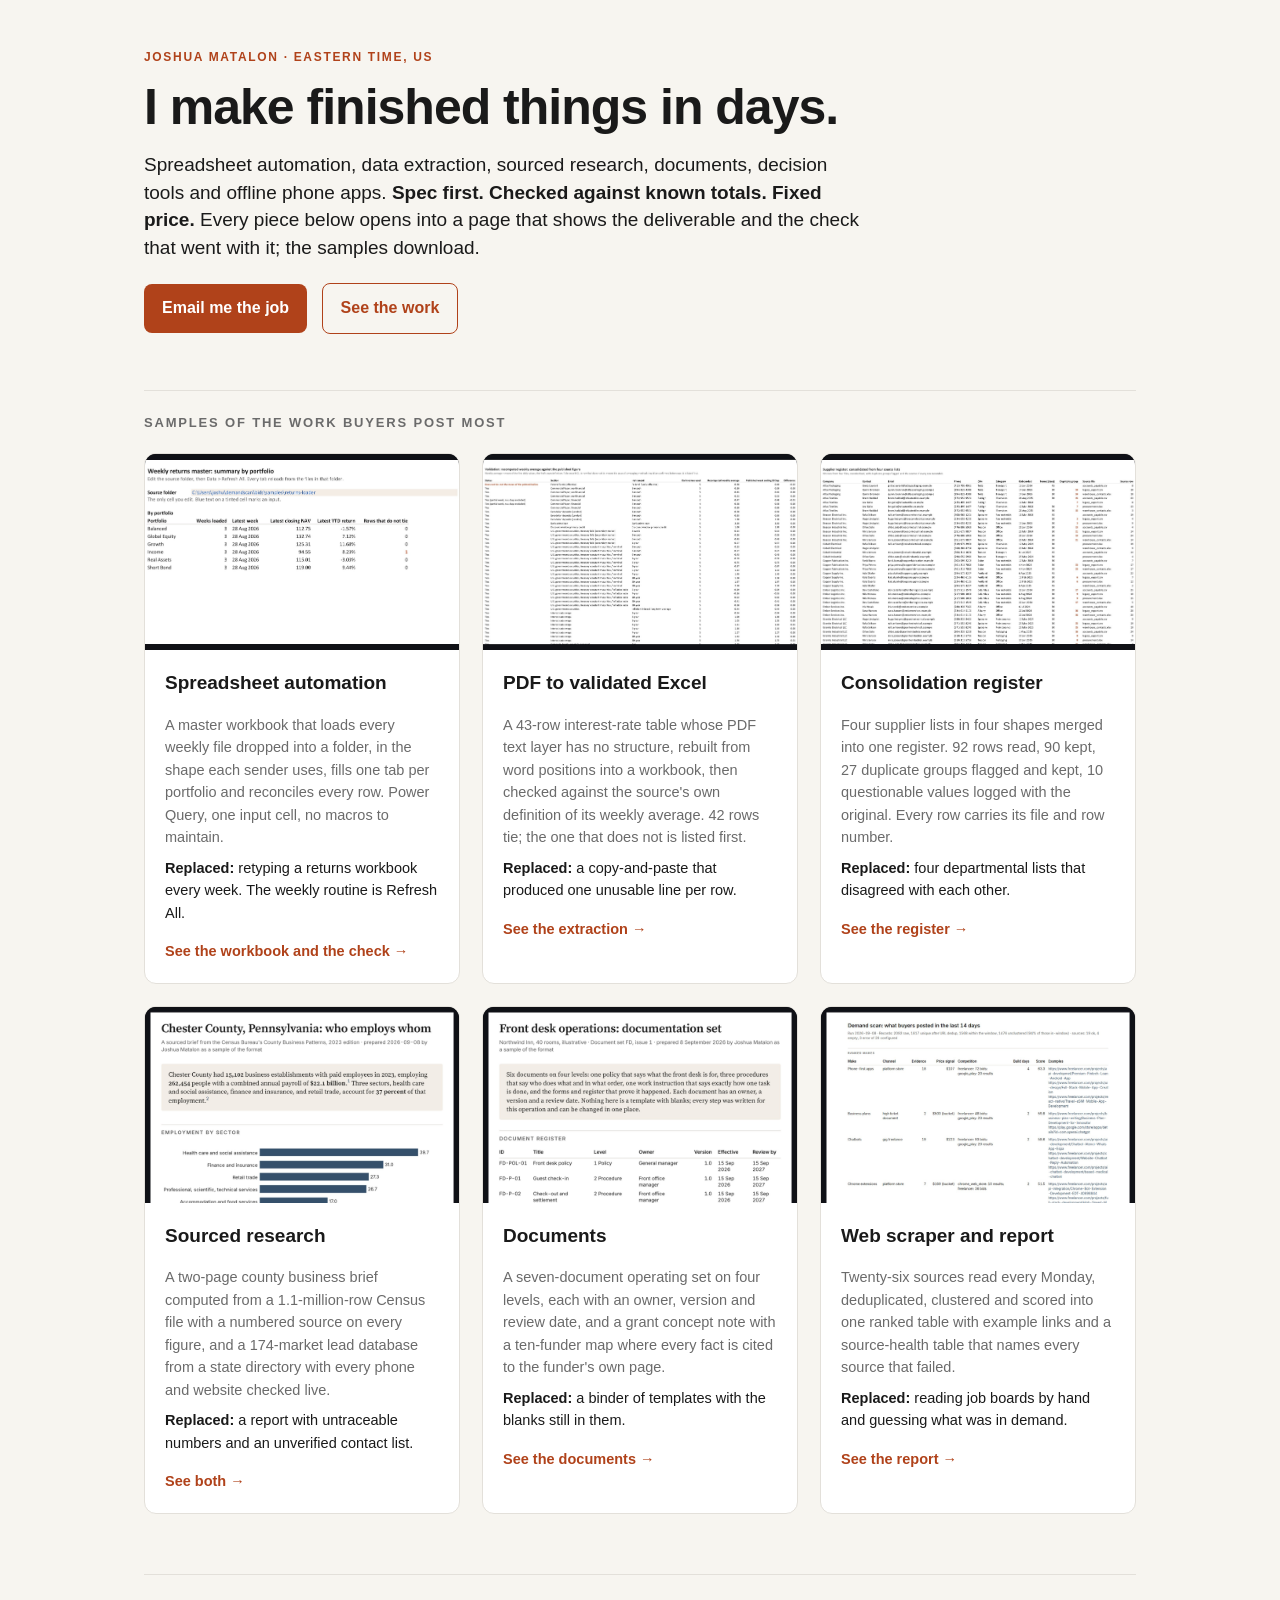
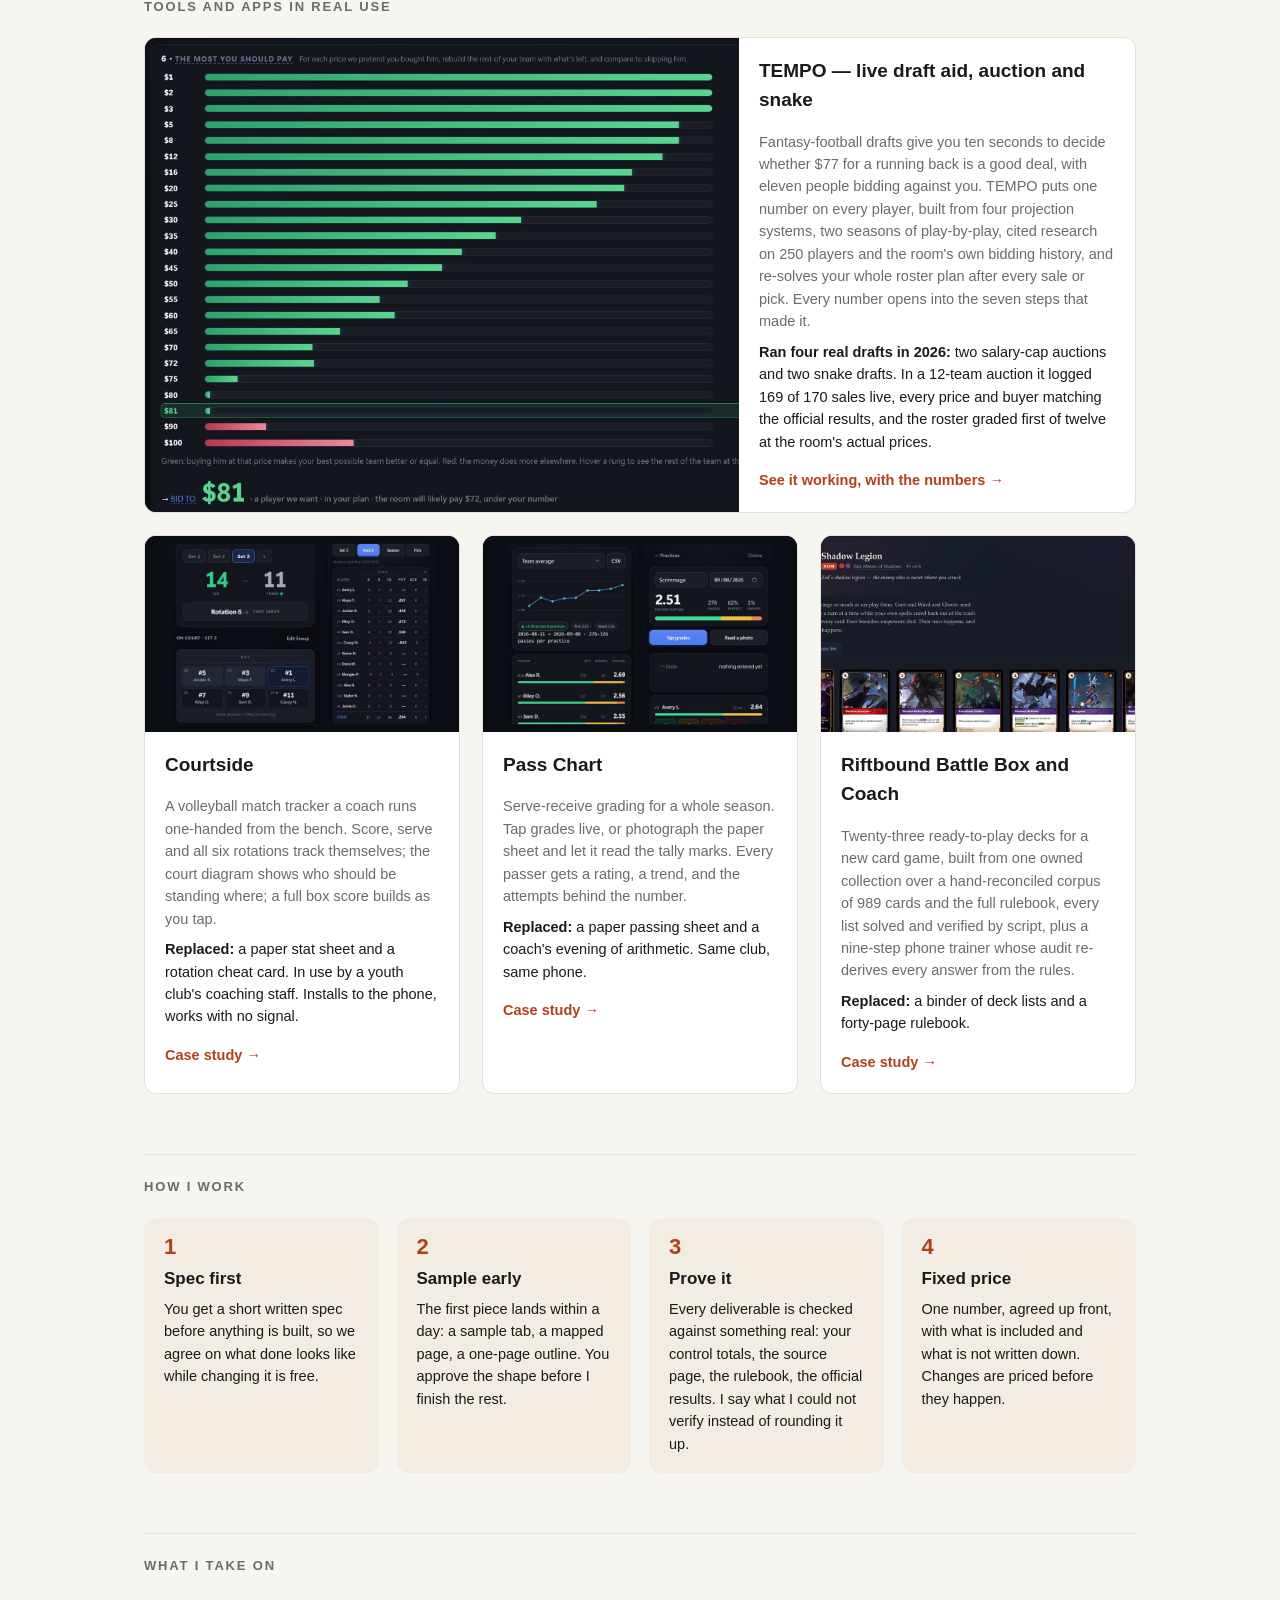
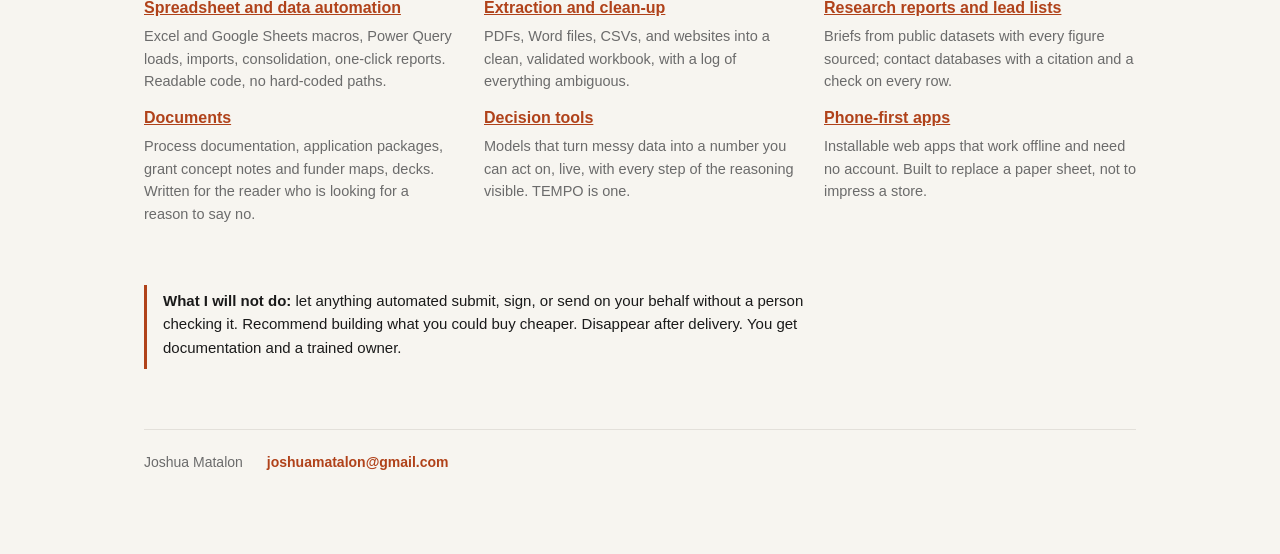
==== index.html @ bcced41a "Striking images for the three app cards TEMPO card shows the price ladder; Courtside and Pass Chart " ====
<!doctype html>
<html lang="en">
<head>
<meta charset="utf-8">
<meta name="viewport" content="width=device-width, initial-scale=1">
<title>Joshua Matalon — finished things in days</title>
<meta name="description" content="Spreadsheet automation, data extraction, sourced research, documents, decision tools and offline phone apps. Spec first, checked against known totals, fixed price. Every sample opens.">
<meta property="og:title" content="Joshua Matalon — finished things in days">
<meta property="og:description" content="Spreadsheet automation, data extraction, sourced research, documents, decision tools and offline phone apps. Spec first, checked against known totals, fixed price.">
<meta property="og:image" content="https://joshuamatalon.github.io/assets/returns-summary.jpg">
<link rel="icon" href="data:image/svg+xml,%3Csvg xmlns='http://www.w3.org/2000/svg' viewBox='0 0 32 32'%3E%3Crect width='32' height='32' rx='6' fill='%23b0421a'/%3E%3Ctext x='16' y='22' font-family='Segoe UI,Arial' font-size='18' font-weight='700' text-anchor='middle' fill='white'%3EJM%3C/text%3E%3C/svg%3E">
<link rel="stylesheet" href="assets/site.css">
</head>
<body>
<main>
  <header style="max-width:720px;margin-bottom:56px">
    <p class="kicker">Joshua Matalon · Eastern time, US</p>
    <h1>I make finished things in days.</h1>
    <p class="lede">Spreadsheet automation, data extraction, sourced research, documents, decision tools and offline phone apps. <b>Spec first. Checked against known totals. Fixed price.</b> Every piece below opens into a page that shows the deliverable and the check that went with it; the samples download.</p>
    <a class="cta" href="mailto:joshuamatalon@gmail.com?subject=Project">Email me the job</a>
    <a class="cta alt" href="#work">See the work</a>
  </header>

  <h2 id="work">Samples of the work buyers post most</h2>
  <div class="grid">

    <a class="work" href="spreadsheets.html">
      <div class="shot"><img src="assets/returns-summary.jpg" alt="Weekly returns master workbook: the source folder input cell and a summary table by portfolio"></div>
      <div class="meta">
        <h3>Spreadsheet automation</h3>
        <p class="what">A master workbook that loads every weekly file dropped into a folder, in the shape each sender uses, fills one tab per portfolio and reconciles every row. Power Query, one input cell, no macros to maintain.</p>
        <p class="replaced"><b>Replaced:</b> retyping a returns workbook every week. The weekly routine is Refresh All.</p>
        <span class="more">See the workbook and the check →</span>
      </div>
    </a>

    <a class="work" href="extraction.html">
      <div class="shot"><img src="assets/extract-validation.jpg" alt="Validation sheet: recomputed weekly averages against published figures, one row flagged"></div>
      <div class="meta">
        <h3>PDF to validated Excel</h3>
        <p class="what">A 43-row interest-rate table whose PDF text layer has no structure, rebuilt from word positions into a workbook, then checked against the source's own definition of its weekly average. 42 rows tie; the one that does not is listed first.</p>
        <p class="replaced"><b>Replaced:</b> a copy-and-paste that produced one unusable line per row.</p>
        <span class="more">See the extraction →</span>
      </div>
    </a>

    <a class="work" href="register.html">
      <div class="shot"><img src="assets/register-register.jpg" alt="Supplier register: one standardised table with duplicate groups flagged and source file and row on every line"></div>
      <div class="meta">
        <h3>Consolidation register</h3>
        <p class="what">Four supplier lists in four shapes merged into one register. 92 rows read, 90 kept, 27 duplicate groups flagged and kept, 10 questionable values logged with the original. Every row carries its file and row number.</p>
        <p class="replaced"><b>Replaced:</b> four departmental lists that disagreed with each other.</p>
        <span class="more">See the register →</span>
      </div>
    </a>

    <a class="work" href="research.html">
      <div class="shot"><img src="assets/brief-p1.jpg" alt="Two-page county business brief with a summary box, a bar chart and numbered sources"></div>
      <div class="meta">
        <h3>Sourced research</h3>
        <p class="what">A two-page county business brief computed from a 1.1-million-row Census file with a numbered source on every figure, and a 174-market lead database from a state directory with every phone and website checked live.</p>
        <p class="replaced"><b>Replaced:</b> a report with untraceable numbers and an unverified contact list.</p>
        <span class="more">See both →</span>
      </div>
    </a>

    <a class="work" href="documents.html">
      <div class="shot"><img src="assets/sop-p1.jpg" alt="Front desk documentation set: the document register page"></div>
      <div class="meta">
        <h3>Documents</h3>
        <p class="what">A seven-document operating set on four levels, each with an owner, version and review date, and a grant concept note with a ten-funder map where every fact is cited to the funder's own page.</p>
        <p class="replaced"><b>Replaced:</b> a binder of templates with the blanks still in them.</p>
        <span class="more">See the documents →</span>
      </div>
    </a>

    <a class="work" href="scanner.html">
      <div class="shot"><img src="assets/scanner-report.jpg" alt="Demand scanner report: a ranked table of what buyers posted across 26 sources"></div>
      <div class="meta">
        <h3>Web scraper and report</h3>
        <p class="what">Twenty-six sources read every Monday, deduplicated, clustered and scored into one ranked table with example links and a source-health table that names every source that failed.</p>
        <p class="replaced"><b>Replaced:</b> reading job boards by hand and guessing what was in demand.</p>
        <span class="more">See the report →</span>
      </div>
    </a>
  </div>

  <h2>Tools and apps in real use</h2>
  <div class="grid">

    <a class="work wide" href="tempo.html">
      <div class="shot"><img src="assets/tempo-engine-ladder.jpg" alt="TEMPO price ladder: at each price from $1 to $100 the best roster with the player is compared with the best roster without him; green through $81, red from $90; BID TO $81"></div>
      <div class="meta">
        <h3>TEMPO — live draft aid, auction and snake</h3>
        <p class="what">Fantasy-football drafts give you ten seconds to decide whether $77 for a running back is a good deal, with eleven people bidding against you. TEMPO puts one number on every player, built from four projection systems, two seasons of play-by-play, cited research on 250 players and the room's own bidding history, and re-solves your whole roster plan after every sale or pick. Every number opens into the seven steps that made it.</p>
        <p class="replaced"><b>Ran four real drafts in 2026:</b> two salary-cap auctions and two snake drafts. In a 12-team auction it logged 169 of 170 sales live, every price and buyer matching the official results, and the roster graded first of twelve at the room's actual prices.</p>
        <span class="more">See it working, with the numbers →</span>
      </div>
    </a>

    <a class="work" href="courtside.html">
      <div class="shot"><img src="assets/courtside-hero.jpg" alt="Courtside: 14–11 in set 3, rotation 6 of 6, the six players placed on a court diagram, beside the box score for the match"></div>
      <div class="meta">
        <h3>Courtside</h3>
        <p class="what">A volleyball match tracker a coach runs one-handed from the bench. Score, serve and all six rotations track themselves; the court diagram shows who should be standing where; a full box score builds as you tap.</p>
        <p class="replaced"><b>Replaced:</b> a paper stat sheet and a rotation cheat card. In use by a youth club's coaching staff. Installs to the phone, works with no signal.</p>
        <span class="more">Case study →</span>
      </div>
    </a>

    <a class="work" href="passchart.html">
      <div class="shot"><img src="assets/passchart-hero.jpg" alt="Pass Chart: team passer rating rising from 2.15 to 2.51 across nine practices, beside an open practice rated 2.51 over 276 passes"></div>
      <div class="meta">
        <h3>Pass Chart</h3>
        <p class="what">Serve-receive grading for a whole season. Tap grades live, or photograph the paper sheet and let it read the tally marks. Every passer gets a rating, a trend, and the attempts behind the number.</p>
        <p class="replaced"><b>Replaced:</b> a paper passing sheet and a coach's evening of arithmetic. Same club, same phone.</p>
        <span class="more">Case study →</span>
      </div>
    </a>

    <a class="work" href="riftbound.html">
      <div class="shot"><img src="assets/riftbound-card.jpg" alt="Riftbound Battle Box: the Shadow Legion deck expanded, its pilot note and its units shown as card art"></div>
      <div class="meta">
        <h3>Riftbound Battle Box and Coach</h3>
        <p class="what">Twenty-three ready-to-play decks for a new card game, built from one owned collection over a hand-reconciled corpus of 989 cards and the full rulebook, every list solved and verified by script, plus a nine-step phone trainer whose audit re-derives every answer from the rules.</p>
        <p class="replaced"><b>Replaced:</b> a binder of deck lists and a forty-page rulebook.</p>
        <span class="more">Case study →</span>
      </div>
    </a>
  </div>

  <h2>How I work</h2>
  <div class="steps">
    <div class="step"><div class="n">1</div><h3>Spec first</h3><p>You get a short written spec before anything is built, so we agree on what done looks like while changing it is free.</p></div>
    <div class="step"><div class="n">2</div><h3>Sample early</h3><p>The first piece lands within a day: a sample tab, a mapped page, a one-page outline. You approve the shape before I finish the rest.</p></div>
    <div class="step"><div class="n">3</div><h3>Prove it</h3><p>Every deliverable is checked against something real: your control totals, the source page, the rulebook, the official results. I say what I could not verify instead of rounding it up.</p></div>
    <div class="step"><div class="n">4</div><h3>Fixed price</h3><p>One number, agreed up front, with what is included and what is not written down. Changes are priced before they happen.</p></div>
  </div>

  <h2>What I take on</h2>
  <div class="offers">
    <div class="offer"><h3><a href="spreadsheets.html">Spreadsheet and data automation</a></h3><p>Excel and Google Sheets macros, Power Query loads, imports, consolidation, one-click reports. Readable code, no hard-coded paths.</p></div>
    <div class="offer"><h3><a href="extraction.html">Extraction and clean-up</a></h3><p>PDFs, Word files, CSVs, and websites into a clean, validated workbook, with a log of everything ambiguous.</p></div>
    <div class="offer"><h3><a href="research.html">Research reports and lead lists</a></h3><p>Briefs from public datasets with every figure sourced; contact databases with a citation and a check on every row.</p></div>
    <div class="offer"><h3><a href="documents.html">Documents</a></h3><p>Process documentation, application packages, grant concept notes and funder maps, decks. Written for the reader who is looking for a reason to say no.</p></div>
    <div class="offer"><h3><a href="tempo.html">Decision tools</a></h3><p>Models that turn messy data into a number you can act on, live, with every step of the reasoning visible. TEMPO is one.</p></div>
    <div class="offer"><h3><a href="courtside.html">Phone-first apps</a></h3><p>Installable web apps that work offline and need no account. Built to replace a paper sheet, not to impress a store.</p></div>
  </div>

  <div class="never">
    <p><b>What I will not do:</b> let anything automated submit, sign, or send on your behalf without a person checking it. Recommend building what you could buy cheaper. Disappear after delivery. You get documentation and a trained owner.</p>
  </div>

  <footer>
    <span>Joshua Matalon</span>
    <a href="mailto:joshuamatalon@gmail.com">joshuamatalon@gmail.com</a>
  </footer>
</main>
</body>
</html>
---- assets/site.css ----
:root { --bg:#f7f5f0; --ink:#1a1a1a; --muted:#6b6b6b; --rule:#e3e0da; --card:#ffffff; --accent:#b0421a; --soft:#f3ece3; --shot:#0f1116; }
@media (prefers-color-scheme: dark) { :root { --bg:#141317; --ink:#ece8df; --muted:#a39d92; --rule:#2e2b33; --card:#1d1b22; --accent:#e08a5a; --soft:#2a221d; } }
* { box-sizing:border-box; }
body { margin:0; overflow-x:hidden; background:var(--bg); color:var(--ink); font:16px/1.55 "Segoe UI", -apple-system, "Helvetica Neue", Arial, sans-serif; }
main { max-width:1040px; margin:0 auto; padding:48px 24px 80px; overflow-wrap:anywhere; }
a { color:var(--accent); }
.kicker { font-size:12px; letter-spacing:.14em; text-transform:uppercase; color:var(--accent); font-weight:600; margin:0 0 14px; }
h1 { font-size:clamp(32px,5vw,50px); line-height:1.05; letter-spacing:-.02em; font-weight:600; margin:0 0 18px; }
.lede { font-size:19px; line-height:1.45; margin:0 0 22px; max-width:720px; }
.lede b { font-weight:600; }
.cta { display:inline-block; background:var(--accent); color:#fff; text-decoration:none; font-weight:600; padding:12px 18px; border-radius:8px; }
.cta.alt { background:transparent; color:var(--accent); border:1.5px solid var(--accent); margin-left:10px; }
h2 { font-size:13px; letter-spacing:.14em; text-transform:uppercase; color:var(--muted); font-weight:600; margin:0 0 20px; padding-top:22px; border-top:1px solid var(--rule); }
h3 { font-size:19px; font-weight:600; margin:0 0 8px; }
p { margin:0 0 12px; }
.top { display:flex; justify-content:space-between; align-items:center; gap:16px; margin-bottom:40px; font-size:14px; color:var(--muted); }
.top a { text-decoration:none; font-weight:600; }
.top .name { color:var(--ink); }

/* home: work cards */
.grid { display:grid; grid-template-columns:repeat(auto-fill,minmax(300px,1fr)); gap:22px; margin-bottom:60px; }
.work { min-width:0; background:var(--card); border:1px solid var(--rule); border-radius:12px; overflow:hidden; display:flex; flex-direction:column; text-decoration:none; color:inherit; }
.work.wide { grid-column:1 / -1; display:grid; grid-template-columns:1.5fr 1fr; }
.work.wide .shot { height:100%; aspect-ratio:auto; min-height:320px; }
.work.wide .shot img { object-position:left top; }
.shot { background:var(--shot); aspect-ratio:16/10; overflow:hidden; min-width:0; }
.shot.phone { aspect-ratio:auto; height:280px; justify-content:center; padding:14px 0 0; }
.shot img { width:100%; height:100%; max-width:100%; object-fit:cover; object-position:center top; display:block; }
.shot.phone img { width:auto; height:100%; border-radius:14px 14px 0 0; }
.meta { min-width:0; padding:18px 20px 20px; display:flex; flex-direction:column; gap:8px; }
.meta .what { color:var(--muted); font-size:14.5px; margin:0; }
.meta .replaced { font-size:14.5px; margin:0; }
.meta .replaced b { font-weight:600; }
.meta .more { color:var(--accent); font-weight:600; font-size:14.5px; margin-top:auto; padding-top:8px; }
.work:hover .more { text-decoration:underline; }

/* home: steps, offers, never, footer */
.steps { display:grid; grid-template-columns:repeat(auto-fit,minmax(220px,1fr)); gap:18px; margin-bottom:60px; }
.step { background:var(--soft); border-radius:12px; padding:18px 20px; }
.step .n { color:var(--accent); font-weight:700; font-size:22px; line-height:1; margin-bottom:8px; }
.step h3 { font-size:17px; margin:0 0 6px; }
.step p { margin:0; font-size:14.5px; }
.offers { display:grid; grid-template-columns:repeat(auto-fit,minmax(260px,1fr)); gap:14px 28px; margin-bottom:60px; }
.offer h3 { font-size:16px; margin:0 0 4px; }
.offer p { margin:0; font-size:14.5px; color:var(--muted); }
.never { border-left:3px solid var(--accent); padding:4px 0 4px 16px; margin-bottom:60px; max-width:720px; }
.never p { margin:0 0 6px; font-size:15px; }
footer { border-top:1px solid var(--rule); padding-top:22px; color:var(--muted); font-size:14px; display:flex; flex-wrap:wrap; gap:8px 24px; align-items:center; }
footer a { text-decoration:none; font-weight:600; }

/* case-study pages */
.facts { display:grid; grid-template-columns:repeat(auto-fit,minmax(160px,1fr)); gap:14px; margin:26px 0 40px; }
.fact { background:var(--soft); border-radius:12px; padding:14px 16px; }
.fact .v { font-size:26px; font-weight:700; letter-spacing:-.02em; line-height:1.1; }
.fact .l { font-size:13px; color:var(--muted); margin-top:4px; }
.figure { margin:0 0 34px; }
.figure img { width:100%; height:auto; display:block; border-radius:12px; border:1px solid var(--rule); background:var(--shot); }
.figure figcaption { font-size:14px; color:var(--muted); margin-top:10px; max-width:720px; }
.phones { display:grid; grid-template-columns:repeat(auto-fit,minmax(220px,1fr)); gap:22px; margin:0 0 34px; align-items:start; }
.phones figure { margin:0; }
.phones img { width:100%; height:auto; display:block; border-radius:22px; border:1px solid var(--rule); background:var(--shot); }
.phones figcaption { font-size:14px; color:var(--muted); margin-top:10px; }
.two { display:grid; grid-template-columns:1fr 1fr; gap:22px; margin:0 0 34px; align-items:start; }
.two figure { margin:0; }
.two img { width:100%; height:auto; display:block; border-radius:12px; border:1px solid var(--rule); background:var(--shot); }
.two figcaption { font-size:14px; color:var(--muted); margin-top:10px; }
.prose { max-width:720px; }
.prose ul { padding-left:20px; margin:0 0 16px; }
.prose li { margin:0 0 8px; }
.proof { background:var(--card); border:1px solid var(--rule); border-radius:12px; padding:20px 22px; margin:0 0 34px; }
.proof h3 { margin:0 0 12px; }
.proof .row { display:grid; grid-template-columns:150px 1fr; gap:10px 18px; padding:10px 0; border-top:1px solid var(--rule); font-size:15px; }
.proof .row:first-of-type { border-top:0; }
.proof .row b { font-weight:600; }
.proof .row .d { color:var(--muted); font-size:14px; }
.stack { font-size:14.5px; color:var(--muted); max-width:720px; margin:0 0 40px; }
.next { display:flex; flex-wrap:wrap; gap:10px 24px; font-size:15px; margin:40px 0 0; padding-top:22px; border-top:1px solid var(--rule); }
.next a { text-decoration:none; font-weight:600; }
@media (max-width:720px) {
  .work.wide { grid-template-columns:1fr; } .work.wide .shot { height:auto; aspect-ratio:16/9; }
  .cta.alt { margin-left:0; margin-top:10px; }
  .two { grid-template-columns:1fr; }
  .proof .row { grid-template-columns:1fr; gap:4px; }
}
.ledger { width:100%; border-collapse:collapse; font-size:14.5px; margin:0 0 34px; max-width:860px; }
.ledger th, .ledger td { text-align:left; vertical-align:top; padding:9px 12px 9px 0; border-top:1px solid var(--rule); }
.ledger th { font-weight:600; width:190px; color:var(--ink); }
.ledger td { color:var(--muted); }
.ledger tr:first-child th, .ledger tr:first-child td { border-top:0; }
.walk { max-width:760px; margin:0 0 34px; }
.walk h3 { font-size:17px; margin:22px 0 6px; }
.walk h3 span { color:var(--accent); margin-right:8px; }
.walk p { margin:0 0 8px; font-size:15.5px; }
@media (max-width: 640px) { .ledger th, .ledger td { display:block; width:auto; padding:0 0 2px; } .ledger th { padding-top:10px; border-top:1px solid var(--rule); } .ledger td { border-top:0; padding-bottom:10px; } }
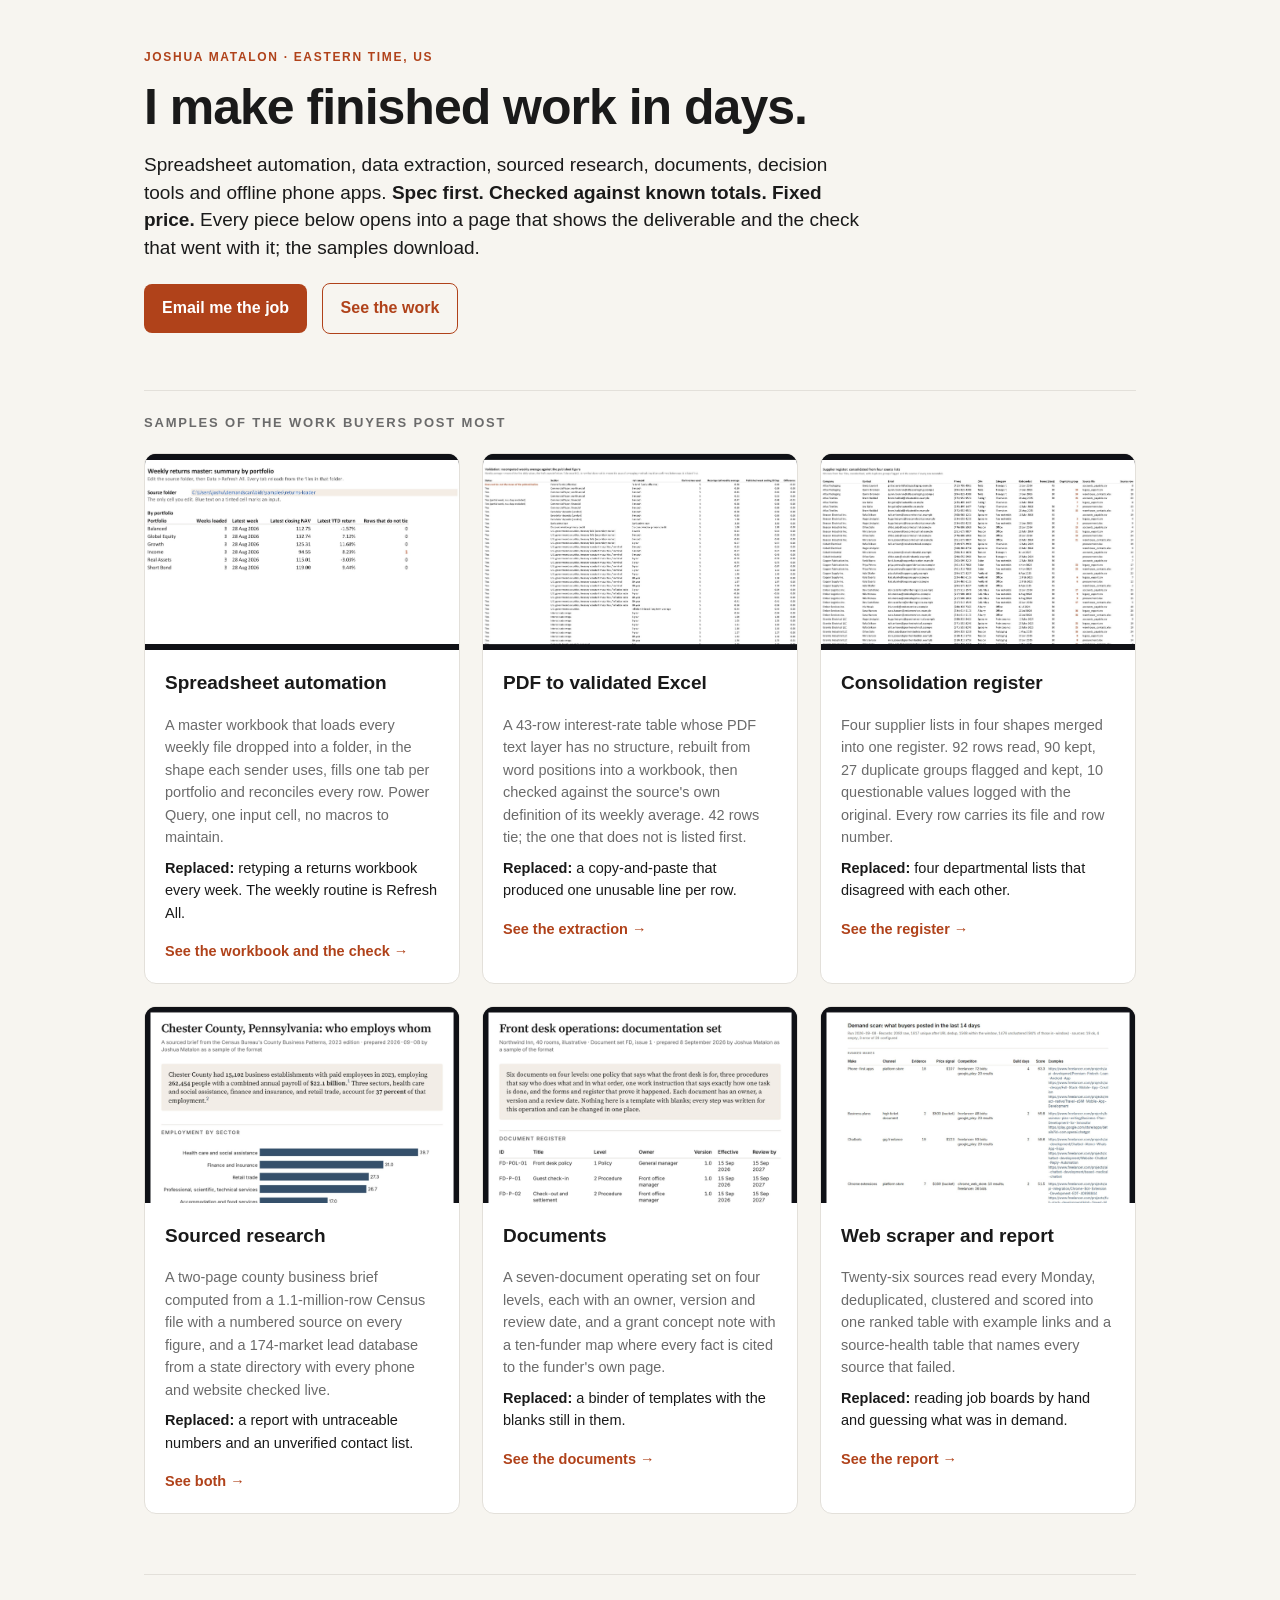
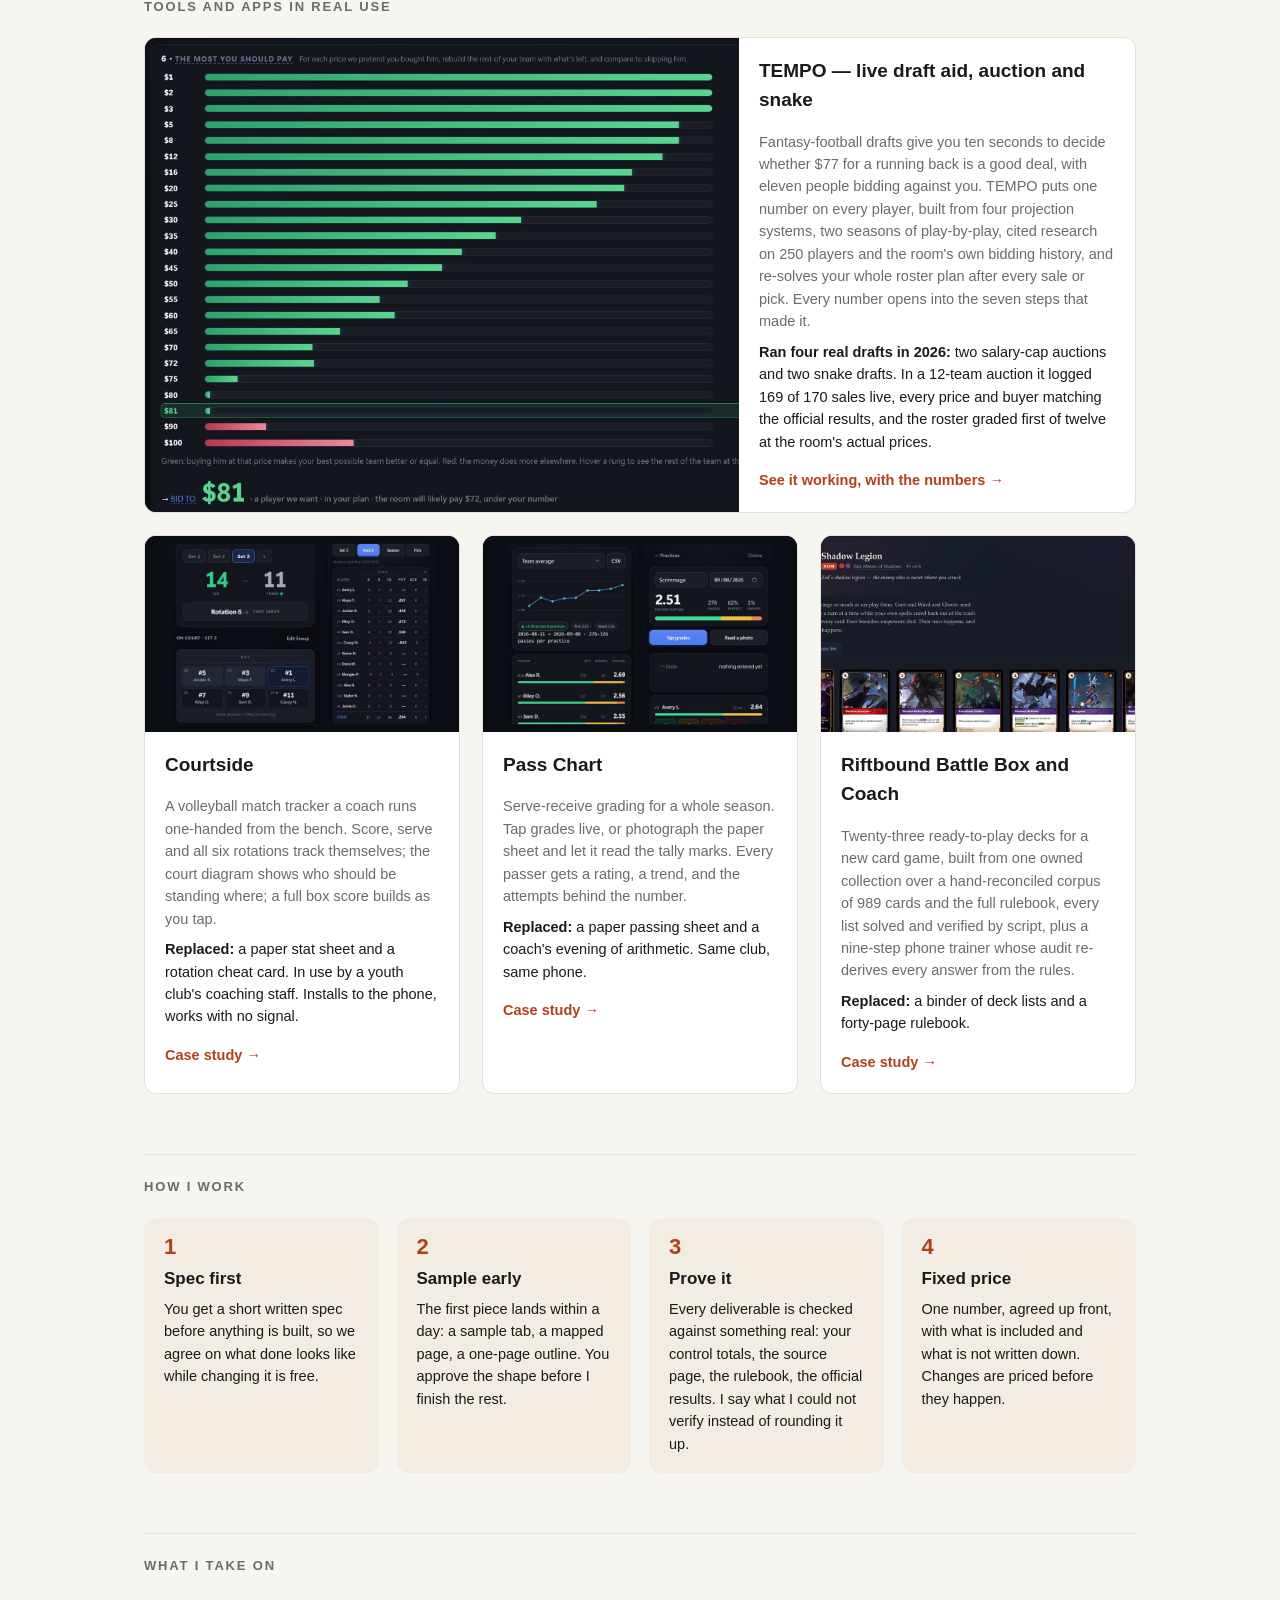
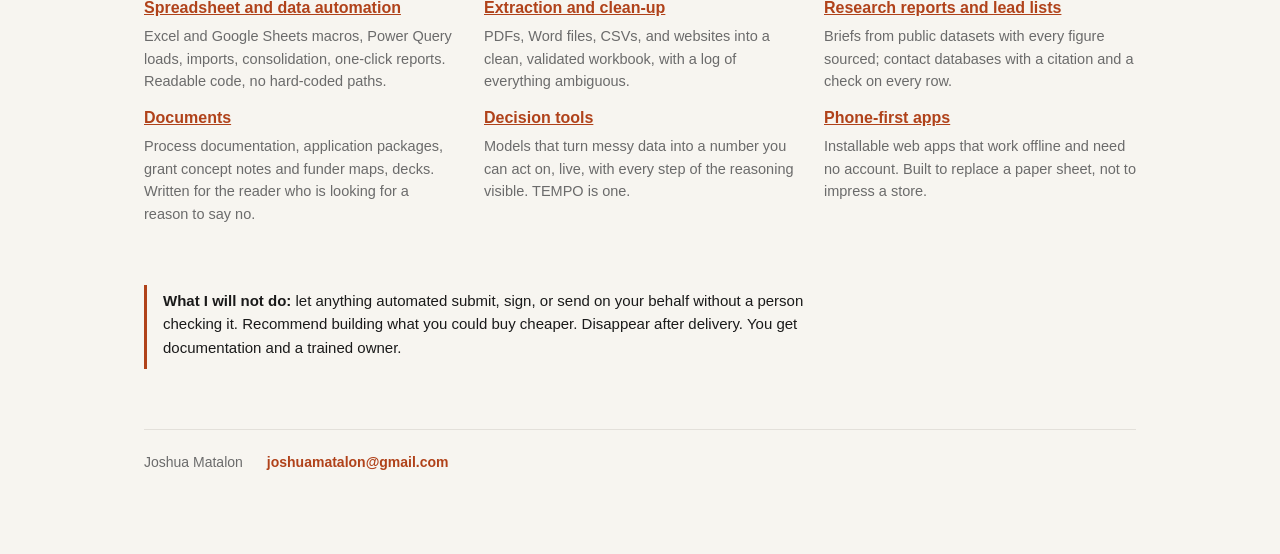
==== commit 6b675a16: "Tagline: finished work in days "Things" read as vague; "products" would promise something off the sh" ====
--- a/index.html
+++ b/index.html
@@ -3,9 +3,9 @@
 <head>
 <meta charset="utf-8">
 <meta name="viewport" content="width=device-width, initial-scale=1">
-<title>Joshua Matalon — finished things in days</title>
+<title>Joshua Matalon — finished work in days</title>
 <meta name="description" content="Spreadsheet automation, data extraction, sourced research, documents, decision tools and offline phone apps. Spec first, checked against known totals, fixed price. Every sample opens.">
-<meta property="og:title" content="Joshua Matalon — finished things in days">
+<meta property="og:title" content="Joshua Matalon — finished work in days">
 <meta property="og:description" content="Spreadsheet automation, data extraction, sourced research, documents, decision tools and offline phone apps. Spec first, checked against known totals, fixed price.">
 <meta property="og:image" content="https://joshuamatalon.github.io/assets/returns-summary.jpg">
 <link rel="icon" href="data:image/svg+xml,%3Csvg xmlns='http://www.w3.org/2000/svg' viewBox='0 0 32 32'%3E%3Crect width='32' height='32' rx='6' fill='%23b0421a'/%3E%3Ctext x='16' y='22' font-family='Segoe UI,Arial' font-size='18' font-weight='700' text-anchor='middle' fill='white'%3EJM%3C/text%3E%3C/svg%3E">
@@ -15,7 +15,7 @@
 <main>
   <header style="max-width:720px;margin-bottom:56px">
     <p class="kicker">Joshua Matalon · Eastern time, US</p>
-    <h1>I make finished things in days.</h1>
+    <h1>I make finished work in days.</h1>
     <p class="lede">Spreadsheet automation, data extraction, sourced research, documents, decision tools and offline phone apps. <b>Spec first. Checked against known totals. Fixed price.</b> Every piece below opens into a page that shows the deliverable and the check that went with it; the samples download.</p>
     <a class="cta" href="mailto:joshuamatalon@gmail.com?subject=Project">Email me the job</a>
     <a class="cta alt" href="#work">See the work</a>
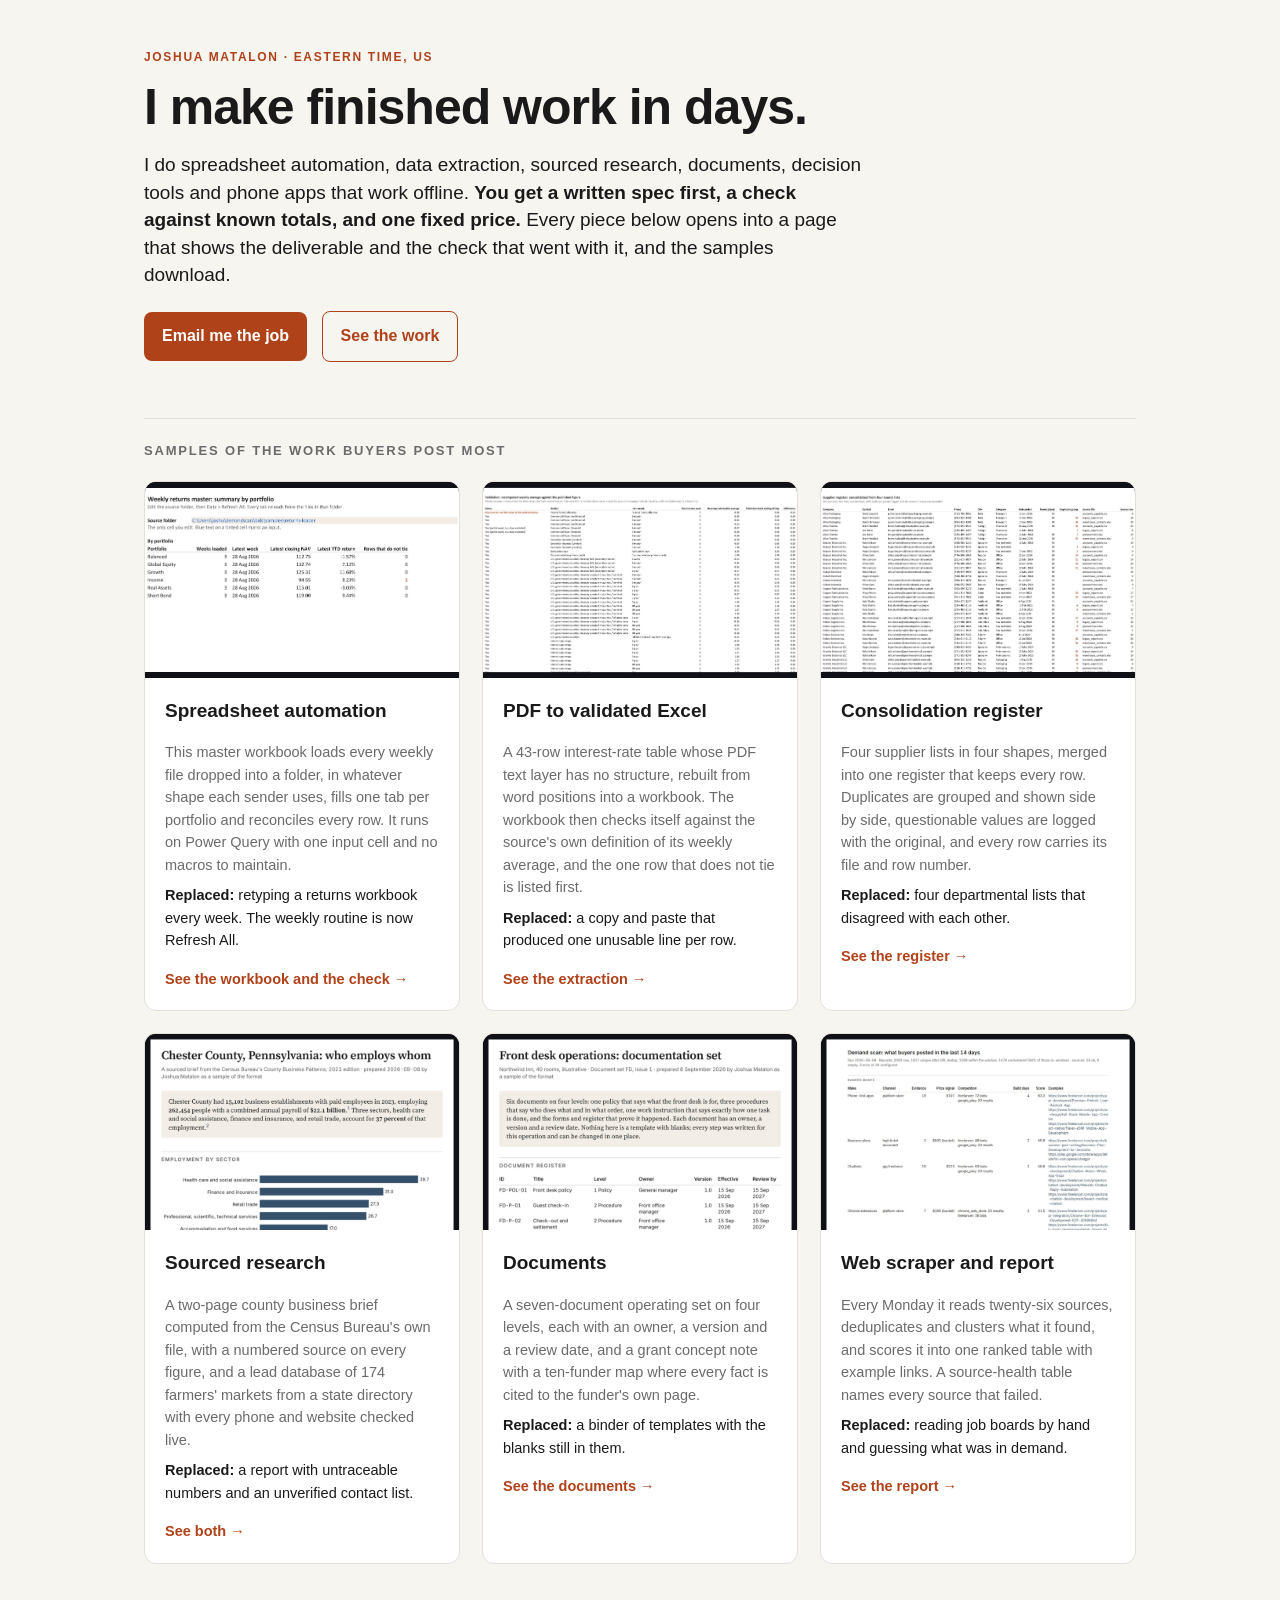
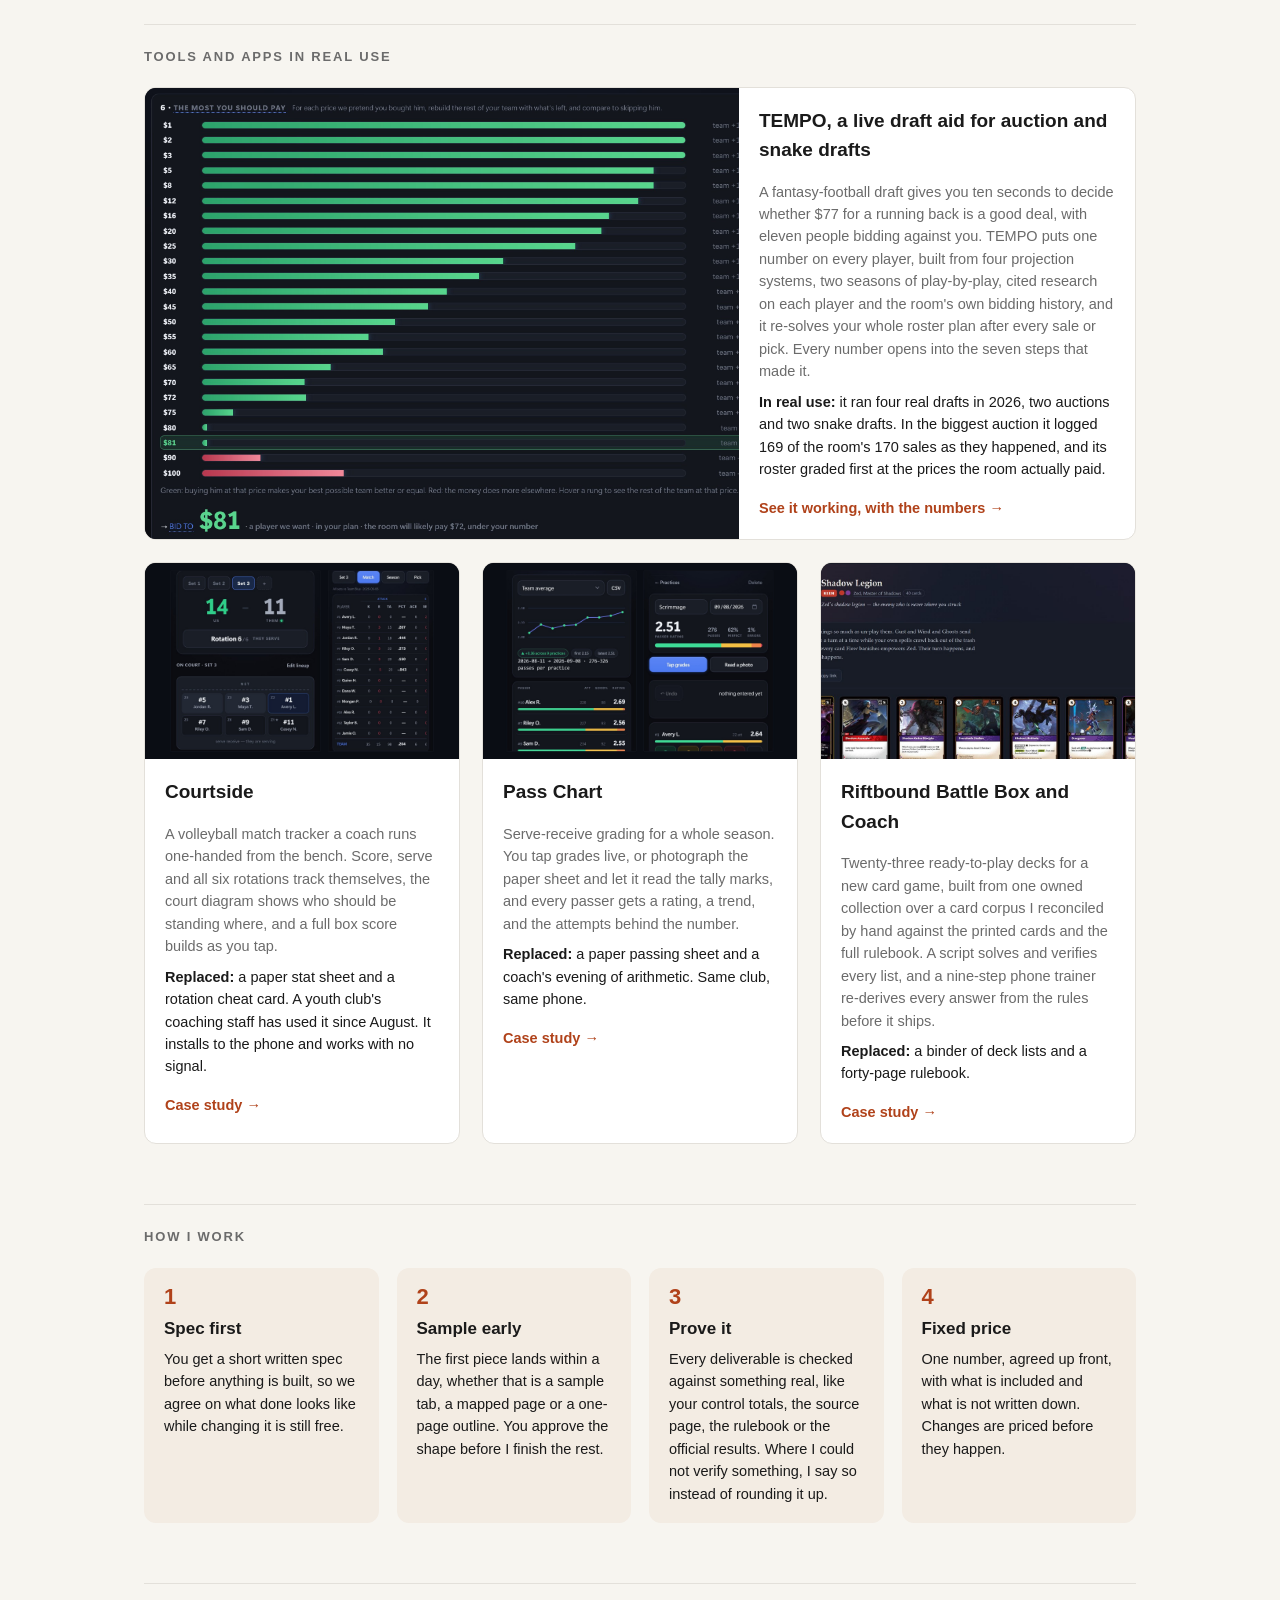
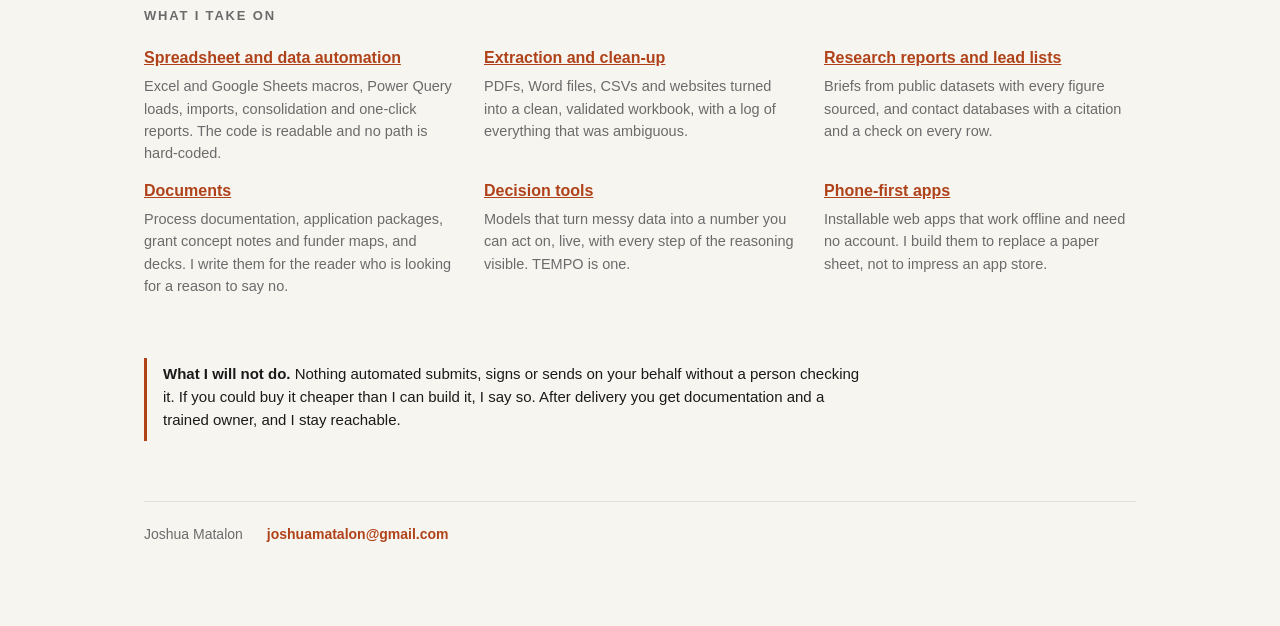
==== commit a7a5c956: "Rewrite every page to the writing standard Josh read the profile summary and said it read as written" ====
--- a/index.html
+++ b/index.html
@@ -3,10 +3,10 @@
 <head>
 <meta charset="utf-8">
 <meta name="viewport" content="width=device-width, initial-scale=1">
-<title>Joshua Matalon — finished work in days</title>
-<meta name="description" content="Spreadsheet automation, data extraction, sourced research, documents, decision tools and offline phone apps. Spec first, checked against known totals, fixed price. Every sample opens.">
-<meta property="og:title" content="Joshua Matalon — finished work in days">
-<meta property="og:description" content="Spreadsheet automation, data extraction, sourced research, documents, decision tools and offline phone apps. Spec first, checked against known totals, fixed price.">
+<title>Finished work in days · Joshua Matalon</title>
+<meta name="description" content="Spreadsheet automation, data extraction, sourced research, documents, decision tools and offline phone apps. Written spec first, checked against known totals, one fixed price. Every sample opens.">
+<meta property="og:title" content="Finished work in days · Joshua Matalon">
+<meta property="og:description" content="Spreadsheet automation, data extraction, sourced research, documents, decision tools and offline phone apps. Written spec first, checked against known totals, one fixed price.">
 <meta property="og:image" content="https://joshuamatalon.github.io/assets/returns-summary.jpg">
 <link rel="icon" href="data:image/svg+xml,%3Csvg xmlns='http://www.w3.org/2000/svg' viewBox='0 0 32 32'%3E%3Crect width='32' height='32' rx='6' fill='%23b0421a'/%3E%3Ctext x='16' y='22' font-family='Segoe UI,Arial' font-size='18' font-weight='700' text-anchor='middle' fill='white'%3EJM%3C/text%3E%3C/svg%3E">
 <link rel="stylesheet" href="assets/site.css">
@@ -16,7 +16,7 @@
   <header style="max-width:720px;margin-bottom:56px">
     <p class="kicker">Joshua Matalon · Eastern time, US</p>
     <h1>I make finished work in days.</h1>
-    <p class="lede">Spreadsheet automation, data extraction, sourced research, documents, decision tools and offline phone apps. <b>Spec first. Checked against known totals. Fixed price.</b> Every piece below opens into a page that shows the deliverable and the check that went with it; the samples download.</p>
+    <p class="lede">I do spreadsheet automation, data extraction, sourced research, documents, decision tools and phone apps that work offline. <b>You get a written spec first, a check against known totals, and one fixed price.</b> Every piece below opens into a page that shows the deliverable and the check that went with it, and the samples download.</p>
     <a class="cta" href="mailto:joshuamatalon@gmail.com?subject=Project">Email me the job</a>
     <a class="cta alt" href="#work">See the work</a>
   </header>
@@ -28,8 +28,8 @@
       <div class="shot"><img src="assets/returns-summary.jpg" alt="Weekly returns master workbook: the source folder input cell and a summary table by portfolio"></div>
       <div class="meta">
         <h3>Spreadsheet automation</h3>
-        <p class="what">A master workbook that loads every weekly file dropped into a folder, in the shape each sender uses, fills one tab per portfolio and reconciles every row. Power Query, one input cell, no macros to maintain.</p>
-        <p class="replaced"><b>Replaced:</b> retyping a returns workbook every week. The weekly routine is Refresh All.</p>
+        <p class="what">This master workbook loads every weekly file dropped into a folder, in whatever shape each sender uses, fills one tab per portfolio and reconciles every row. It runs on Power Query with one input cell and no macros to maintain.</p>
+        <p class="replaced"><b>Replaced:</b> retyping a returns workbook every week. The weekly routine is now Refresh All.</p>
         <span class="more">See the workbook and the check →</span>
       </div>
     </a>
@@ -38,8 +38,8 @@
       <div class="shot"><img src="assets/extract-validation.jpg" alt="Validation sheet: recomputed weekly averages against published figures, one row flagged"></div>
       <div class="meta">
         <h3>PDF to validated Excel</h3>
-        <p class="what">A 43-row interest-rate table whose PDF text layer has no structure, rebuilt from word positions into a workbook, then checked against the source's own definition of its weekly average. 42 rows tie; the one that does not is listed first.</p>
-        <p class="replaced"><b>Replaced:</b> a copy-and-paste that produced one unusable line per row.</p>
+        <p class="what">A 43-row interest-rate table whose PDF text layer has no structure, rebuilt from word positions into a workbook. The workbook then checks itself against the source's own definition of its weekly average, and the one row that does not tie is listed first.</p>
+        <p class="replaced"><b>Replaced:</b> a copy and paste that produced one unusable line per row.</p>
         <span class="more">See the extraction →</span>
       </div>
     </a>
@@ -48,7 +48,7 @@
       <div class="shot"><img src="assets/register-register.jpg" alt="Supplier register: one standardised table with duplicate groups flagged and source file and row on every line"></div>
       <div class="meta">
         <h3>Consolidation register</h3>
-        <p class="what">Four supplier lists in four shapes merged into one register. 92 rows read, 90 kept, 27 duplicate groups flagged and kept, 10 questionable values logged with the original. Every row carries its file and row number.</p>
+        <p class="what">Four supplier lists in four shapes, merged into one register that keeps every row. Duplicates are grouped and shown side by side, questionable values are logged with the original, and every row carries its file and row number.</p>
         <p class="replaced"><b>Replaced:</b> four departmental lists that disagreed with each other.</p>
         <span class="more">See the register →</span>
       </div>
@@ -58,7 +58,7 @@
       <div class="shot"><img src="assets/brief-p1.jpg" alt="Two-page county business brief with a summary box, a bar chart and numbered sources"></div>
       <div class="meta">
         <h3>Sourced research</h3>
-        <p class="what">A two-page county business brief computed from a 1.1-million-row Census file with a numbered source on every figure, and a 174-market lead database from a state directory with every phone and website checked live.</p>
+        <p class="what">A two-page county business brief computed from the Census Bureau's own file, with a numbered source on every figure, and a lead database of 174 farmers' markets from a state directory with every phone and website checked live.</p>
         <p class="replaced"><b>Replaced:</b> a report with untraceable numbers and an unverified contact list.</p>
         <span class="more">See both →</span>
       </div>
@@ -68,7 +68,7 @@
       <div class="shot"><img src="assets/sop-p1.jpg" alt="Front desk documentation set: the document register page"></div>
       <div class="meta">
         <h3>Documents</h3>
-        <p class="what">A seven-document operating set on four levels, each with an owner, version and review date, and a grant concept note with a ten-funder map where every fact is cited to the funder's own page.</p>
+        <p class="what">A seven-document operating set on four levels, each with an owner, a version and a review date, and a grant concept note with a ten-funder map where every fact is cited to the funder's own page.</p>
         <p class="replaced"><b>Replaced:</b> a binder of templates with the blanks still in them.</p>
         <span class="more">See the documents →</span>
       </div>
@@ -78,7 +78,7 @@
       <div class="shot"><img src="assets/scanner-report.jpg" alt="Demand scanner report: a ranked table of what buyers posted across 26 sources"></div>
       <div class="meta">
         <h3>Web scraper and report</h3>
-        <p class="what">Twenty-six sources read every Monday, deduplicated, clustered and scored into one ranked table with example links and a source-health table that names every source that failed.</p>
+        <p class="what">Every Monday it reads twenty-six sources, deduplicates and clusters what it found, and scores it into one ranked table with example links. A source-health table names every source that failed.</p>
         <p class="replaced"><b>Replaced:</b> reading job boards by hand and guessing what was in demand.</p>
         <span class="more">See the report →</span>
       </div>
@@ -91,19 +91,19 @@
     <a class="work wide" href="tempo.html">
       <div class="shot"><img src="assets/tempo-engine-ladder.jpg" alt="TEMPO price ladder: at each price from $1 to $100 the best roster with the player is compared with the best roster without him; green through $81, red from $90; BID TO $81"></div>
       <div class="meta">
-        <h3>TEMPO — live draft aid, auction and snake</h3>
-        <p class="what">Fantasy-football drafts give you ten seconds to decide whether $77 for a running back is a good deal, with eleven people bidding against you. TEMPO puts one number on every player, built from four projection systems, two seasons of play-by-play, cited research on 250 players and the room's own bidding history, and re-solves your whole roster plan after every sale or pick. Every number opens into the seven steps that made it.</p>
-        <p class="replaced"><b>Ran four real drafts in 2026:</b> two salary-cap auctions and two snake drafts. In a 12-team auction it logged 169 of 170 sales live, every price and buyer matching the official results, and the roster graded first of twelve at the room's actual prices.</p>
+        <h3>TEMPO, a live draft aid for auction and snake drafts</h3>
+        <p class="what">A fantasy-football draft gives you ten seconds to decide whether $77 for a running back is a good deal, with eleven people bidding against you. TEMPO puts one number on every player, built from four projection systems, two seasons of play-by-play, cited research on each player and the room's own bidding history, and it re-solves your whole roster plan after every sale or pick. Every number opens into the seven steps that made it.</p>
+        <p class="replaced"><b>In real use:</b> it ran four real drafts in 2026, two auctions and two snake drafts. In the biggest auction it logged 169 of the room's 170 sales as they happened, and its roster graded first at the prices the room actually paid.</p>
         <span class="more">See it working, with the numbers →</span>
       </div>
     </a>
 
     <a class="work" href="courtside.html">
-      <div class="shot"><img src="assets/courtside-hero.jpg" alt="Courtside: 14–11 in set 3, rotation 6 of 6, the six players placed on a court diagram, beside the box score for the match"></div>
+      <div class="shot"><img src="assets/courtside-hero.jpg" alt="Courtside: 14 to 11 in set 3, rotation 6 of 6, the six players placed on a court diagram, beside the box score for the match"></div>
       <div class="meta">
         <h3>Courtside</h3>
-        <p class="what">A volleyball match tracker a coach runs one-handed from the bench. Score, serve and all six rotations track themselves; the court diagram shows who should be standing where; a full box score builds as you tap.</p>
-        <p class="replaced"><b>Replaced:</b> a paper stat sheet and a rotation cheat card. In use by a youth club's coaching staff. Installs to the phone, works with no signal.</p>
+        <p class="what">A volleyball match tracker a coach runs one-handed from the bench. Score, serve and all six rotations track themselves, the court diagram shows who should be standing where, and a full box score builds as you tap.</p>
+        <p class="replaced"><b>Replaced:</b> a paper stat sheet and a rotation cheat card. A youth club's coaching staff has used it since August. It installs to the phone and works with no signal.</p>
         <span class="more">Case study →</span>
       </div>
     </a>
@@ -112,7 +112,7 @@
       <div class="shot"><img src="assets/passchart-hero.jpg" alt="Pass Chart: team passer rating rising from 2.15 to 2.51 across nine practices, beside an open practice rated 2.51 over 276 passes"></div>
       <div class="meta">
         <h3>Pass Chart</h3>
-        <p class="what">Serve-receive grading for a whole season. Tap grades live, or photograph the paper sheet and let it read the tally marks. Every passer gets a rating, a trend, and the attempts behind the number.</p>
+        <p class="what">Serve-receive grading for a whole season. You tap grades live, or photograph the paper sheet and let it read the tally marks, and every passer gets a rating, a trend, and the attempts behind the number.</p>
         <p class="replaced"><b>Replaced:</b> a paper passing sheet and a coach's evening of arithmetic. Same club, same phone.</p>
         <span class="more">Case study →</span>
       </div>
@@ -122,7 +122,7 @@
       <div class="shot"><img src="assets/riftbound-card.jpg" alt="Riftbound Battle Box: the Shadow Legion deck expanded, its pilot note and its units shown as card art"></div>
       <div class="meta">
         <h3>Riftbound Battle Box and Coach</h3>
-        <p class="what">Twenty-three ready-to-play decks for a new card game, built from one owned collection over a hand-reconciled corpus of 989 cards and the full rulebook, every list solved and verified by script, plus a nine-step phone trainer whose audit re-derives every answer from the rules.</p>
+        <p class="what">Twenty-three ready-to-play decks for a new card game, built from one owned collection over a card corpus I reconciled by hand against the printed cards and the full rulebook. A script solves and verifies every list, and a nine-step phone trainer re-derives every answer from the rules before it ships.</p>
         <p class="replaced"><b>Replaced:</b> a binder of deck lists and a forty-page rulebook.</p>
         <span class="more">Case study →</span>
       </div>
@@ -131,24 +131,24 @@
 
   <h2>How I work</h2>
   <div class="steps">
-    <div class="step"><div class="n">1</div><h3>Spec first</h3><p>You get a short written spec before anything is built, so we agree on what done looks like while changing it is free.</p></div>
-    <div class="step"><div class="n">2</div><h3>Sample early</h3><p>The first piece lands within a day: a sample tab, a mapped page, a one-page outline. You approve the shape before I finish the rest.</p></div>
-    <div class="step"><div class="n">3</div><h3>Prove it</h3><p>Every deliverable is checked against something real: your control totals, the source page, the rulebook, the official results. I say what I could not verify instead of rounding it up.</p></div>
+    <div class="step"><div class="n">1</div><h3>Spec first</h3><p>You get a short written spec before anything is built, so we agree on what done looks like while changing it is still free.</p></div>
+    <div class="step"><div class="n">2</div><h3>Sample early</h3><p>The first piece lands within a day, whether that is a sample tab, a mapped page or a one-page outline. You approve the shape before I finish the rest.</p></div>
+    <div class="step"><div class="n">3</div><h3>Prove it</h3><p>Every deliverable is checked against something real, like your control totals, the source page, the rulebook or the official results. Where I could not verify something, I say so instead of rounding it up.</p></div>
     <div class="step"><div class="n">4</div><h3>Fixed price</h3><p>One number, agreed up front, with what is included and what is not written down. Changes are priced before they happen.</p></div>
   </div>
 
   <h2>What I take on</h2>
   <div class="offers">
-    <div class="offer"><h3><a href="spreadsheets.html">Spreadsheet and data automation</a></h3><p>Excel and Google Sheets macros, Power Query loads, imports, consolidation, one-click reports. Readable code, no hard-coded paths.</p></div>
-    <div class="offer"><h3><a href="extraction.html">Extraction and clean-up</a></h3><p>PDFs, Word files, CSVs, and websites into a clean, validated workbook, with a log of everything ambiguous.</p></div>
-    <div class="offer"><h3><a href="research.html">Research reports and lead lists</a></h3><p>Briefs from public datasets with every figure sourced; contact databases with a citation and a check on every row.</p></div>
-    <div class="offer"><h3><a href="documents.html">Documents</a></h3><p>Process documentation, application packages, grant concept notes and funder maps, decks. Written for the reader who is looking for a reason to say no.</p></div>
+    <div class="offer"><h3><a href="spreadsheets.html">Spreadsheet and data automation</a></h3><p>Excel and Google Sheets macros, Power Query loads, imports, consolidation and one-click reports. The code is readable and no path is hard-coded.</p></div>
+    <div class="offer"><h3><a href="extraction.html">Extraction and clean-up</a></h3><p>PDFs, Word files, CSVs and websites turned into a clean, validated workbook, with a log of everything that was ambiguous.</p></div>
+    <div class="offer"><h3><a href="research.html">Research reports and lead lists</a></h3><p>Briefs from public datasets with every figure sourced, and contact databases with a citation and a check on every row.</p></div>
+    <div class="offer"><h3><a href="documents.html">Documents</a></h3><p>Process documentation, application packages, grant concept notes and funder maps, and decks. I write them for the reader who is looking for a reason to say no.</p></div>
     <div class="offer"><h3><a href="tempo.html">Decision tools</a></h3><p>Models that turn messy data into a number you can act on, live, with every step of the reasoning visible. TEMPO is one.</p></div>
-    <div class="offer"><h3><a href="courtside.html">Phone-first apps</a></h3><p>Installable web apps that work offline and need no account. Built to replace a paper sheet, not to impress a store.</p></div>
+    <div class="offer"><h3><a href="courtside.html">Phone-first apps</a></h3><p>Installable web apps that work offline and need no account. I build them to replace a paper sheet, not to impress an app store.</p></div>
   </div>
 
   <div class="never">
-    <p><b>What I will not do:</b> let anything automated submit, sign, or send on your behalf without a person checking it. Recommend building what you could buy cheaper. Disappear after delivery. You get documentation and a trained owner.</p>
+    <p><b>What I will not do.</b> Nothing automated submits, signs or sends on your behalf without a person checking it. If you could buy it cheaper than I can build it, I say so. After delivery you get documentation and a trained owner, and I stay reachable.</p>
   </div>
 
   <footer>
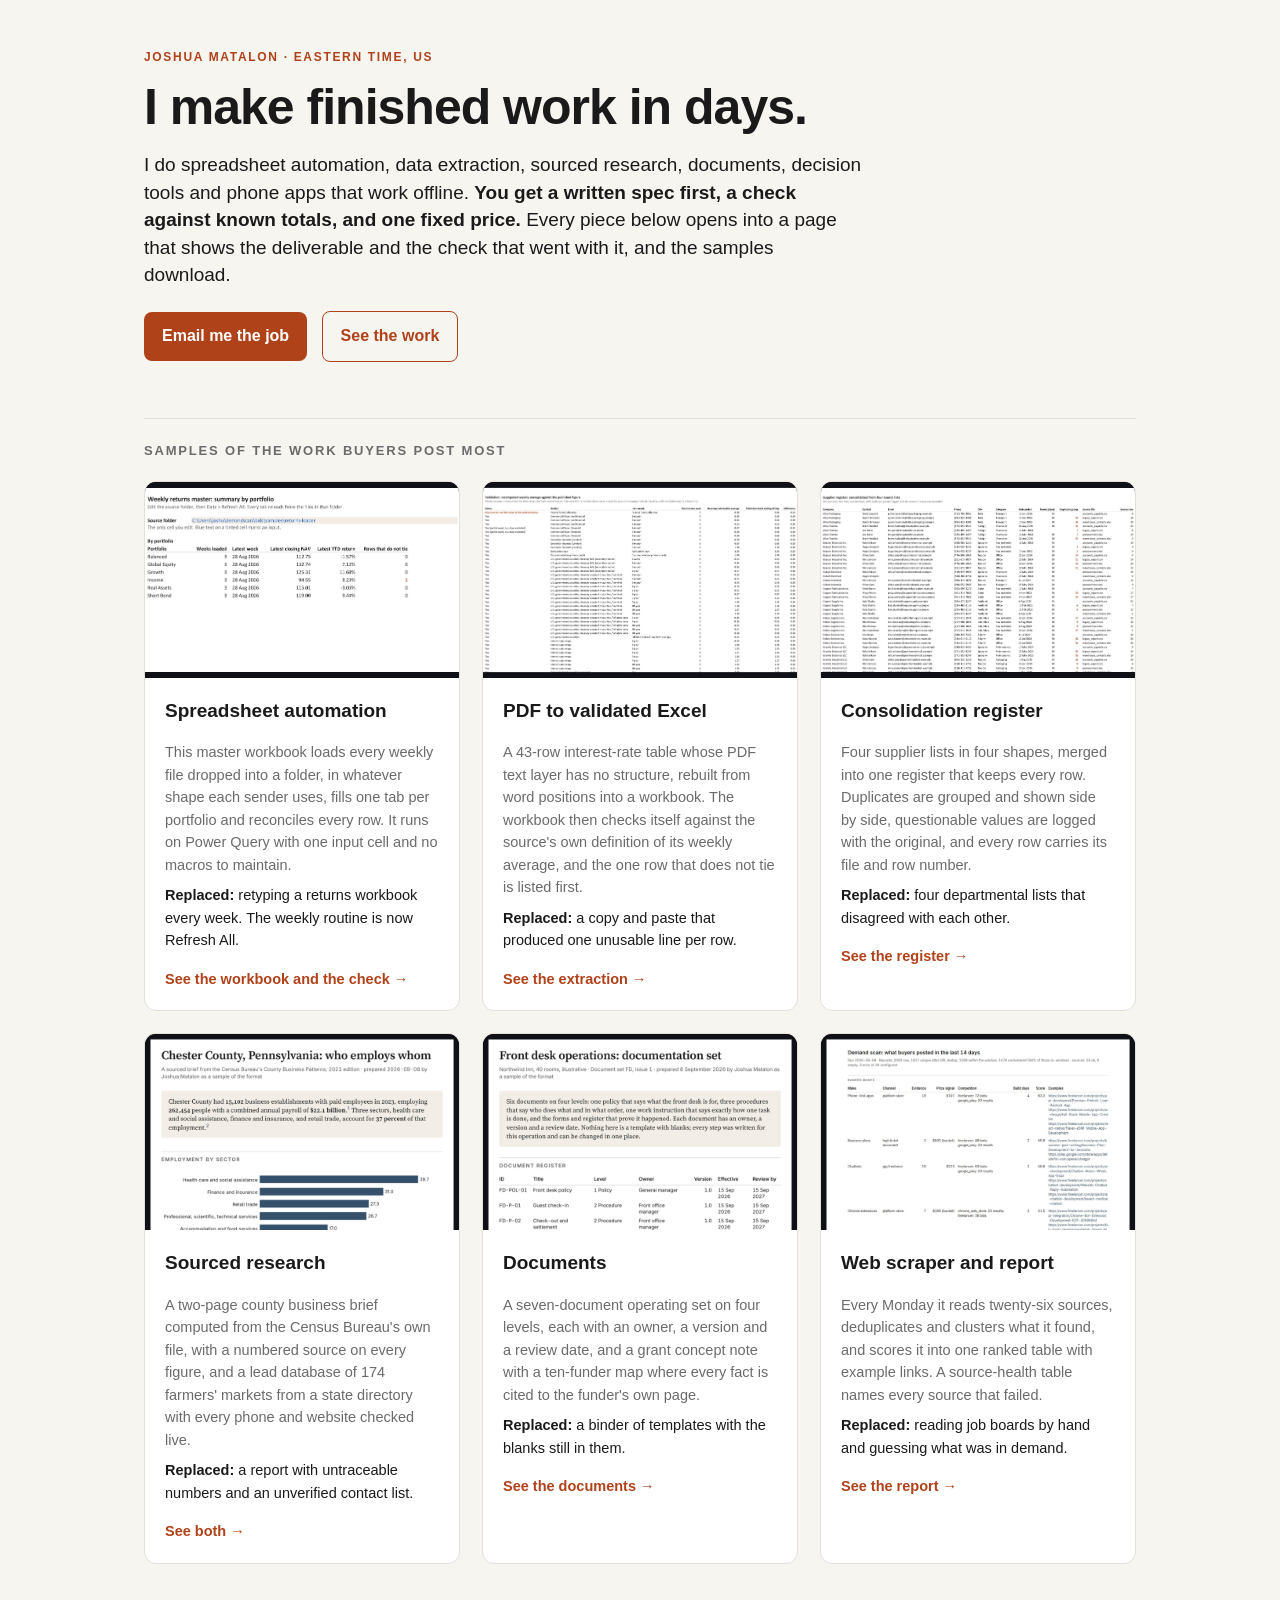
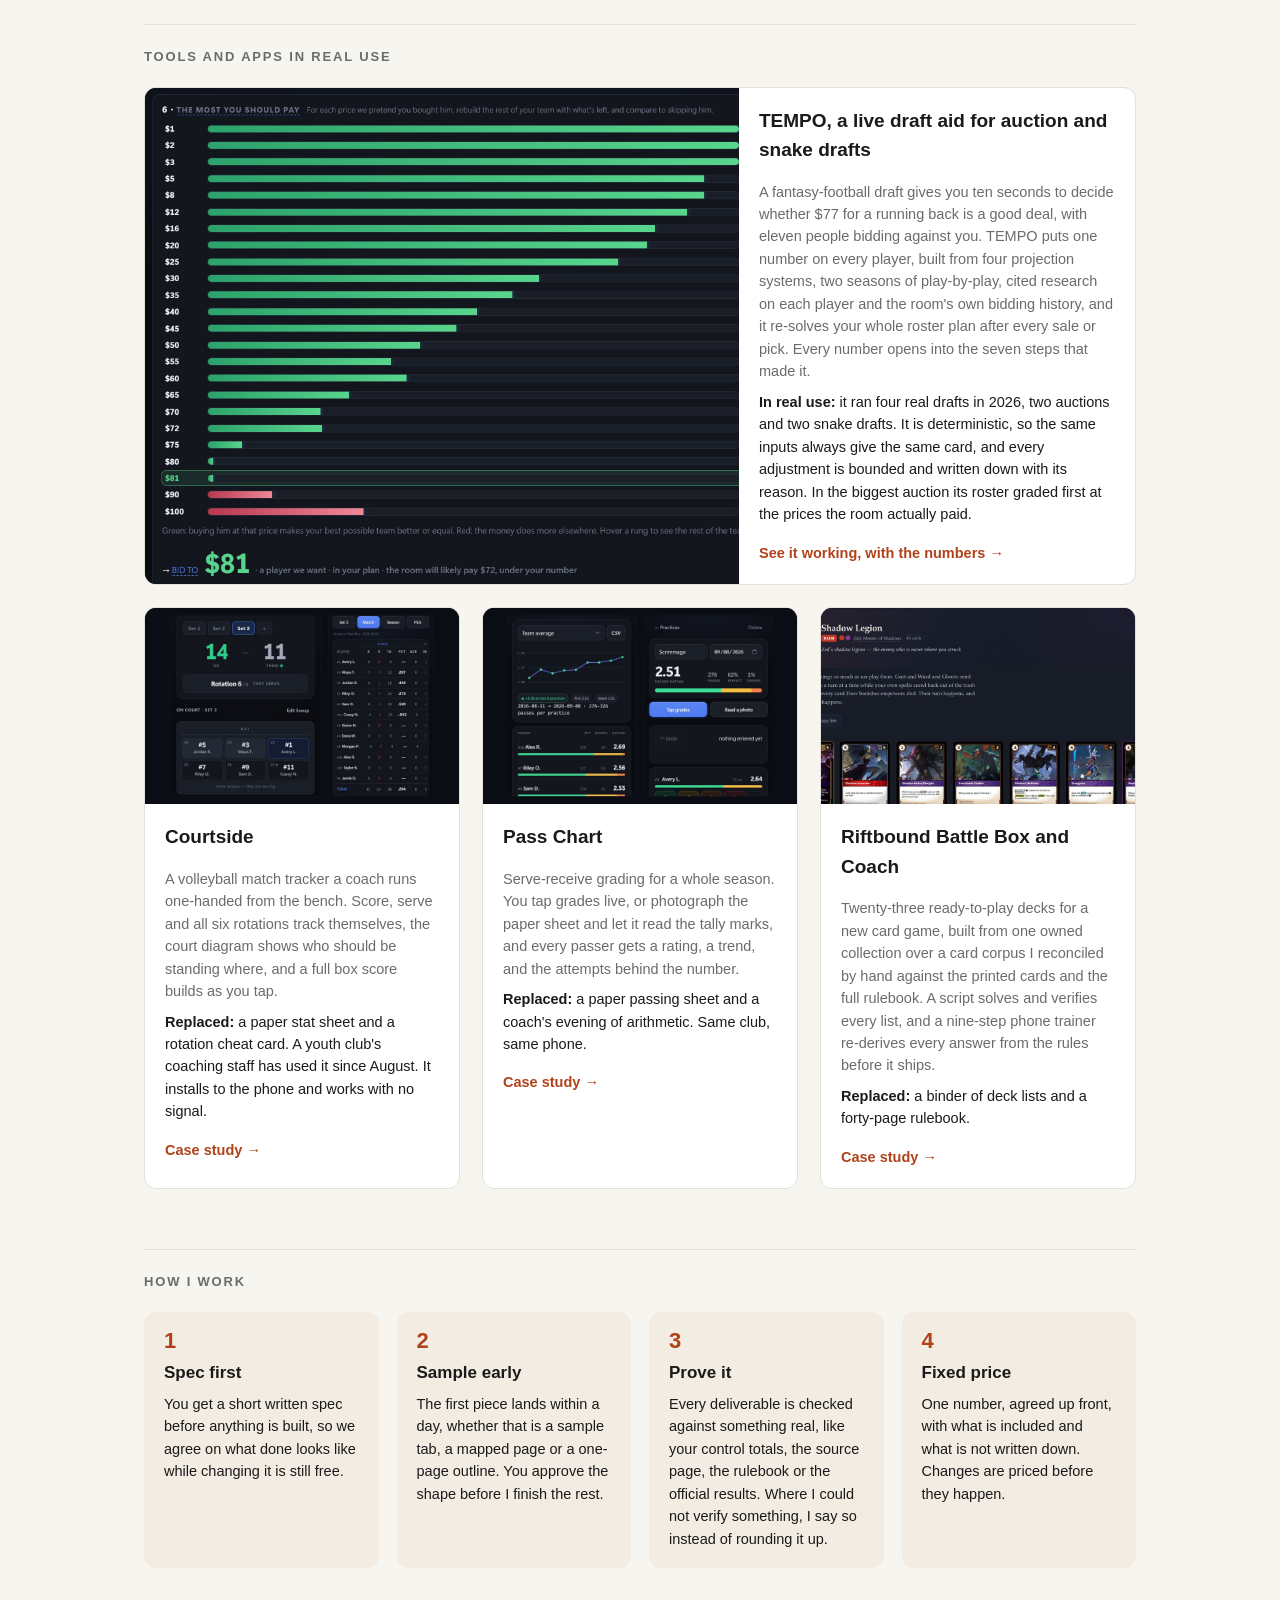
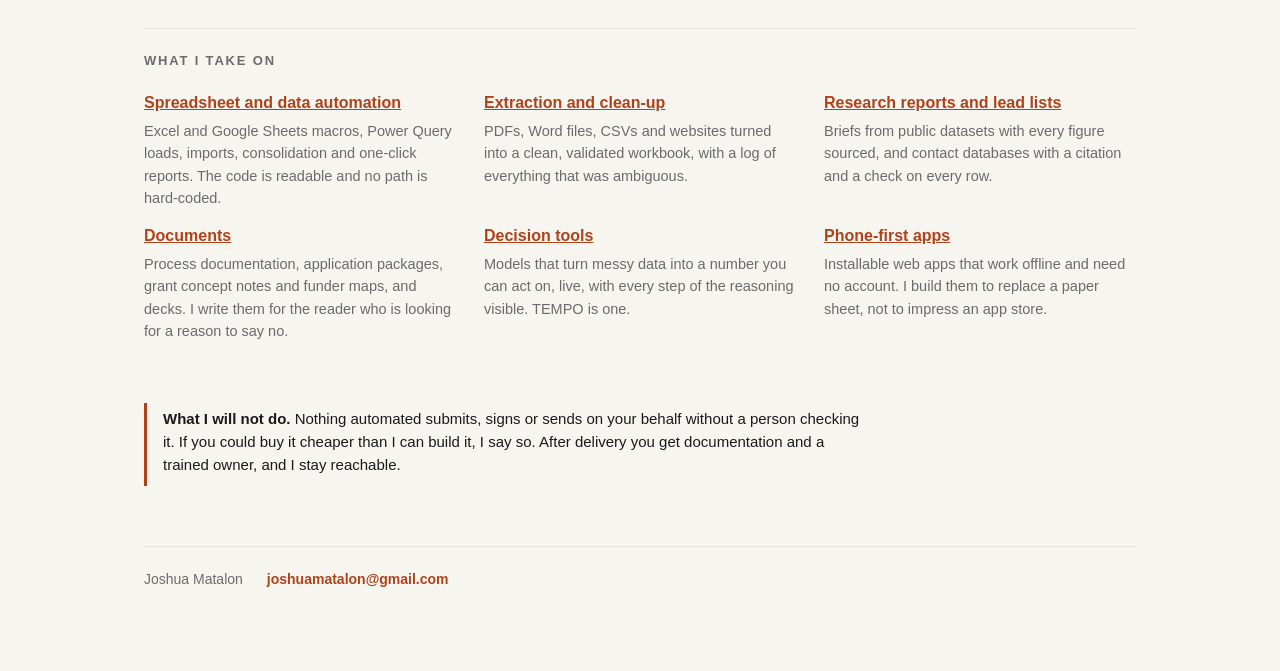
==== commit 772f778b: "TEMPO card: lead with the model, not the sale count Co-Authored-By: Claude Fable 5.1 <noreply@anthro" ====
--- a/index.html
+++ b/index.html
@@ -93,7 +93,7 @@
       <div class="meta">
         <h3>TEMPO, a live draft aid for auction and snake drafts</h3>
         <p class="what">A fantasy-football draft gives you ten seconds to decide whether $77 for a running back is a good deal, with eleven people bidding against you. TEMPO puts one number on every player, built from four projection systems, two seasons of play-by-play, cited research on each player and the room's own bidding history, and it re-solves your whole roster plan after every sale or pick. Every number opens into the seven steps that made it.</p>
-        <p class="replaced"><b>In real use:</b> it ran four real drafts in 2026, two auctions and two snake drafts. In the biggest auction it logged 169 of the room's 170 sales as they happened, and its roster graded first at the prices the room actually paid.</p>
+        <p class="replaced"><b>In real use:</b> it ran four real drafts in 2026, two auctions and two snake drafts. It is deterministic, so the same inputs always give the same card, and every adjustment is bounded and written down with its reason. In the biggest auction its roster graded first at the prices the room actually paid.</p>
         <span class="more">See it working, with the numbers →</span>
       </div>
     </a>
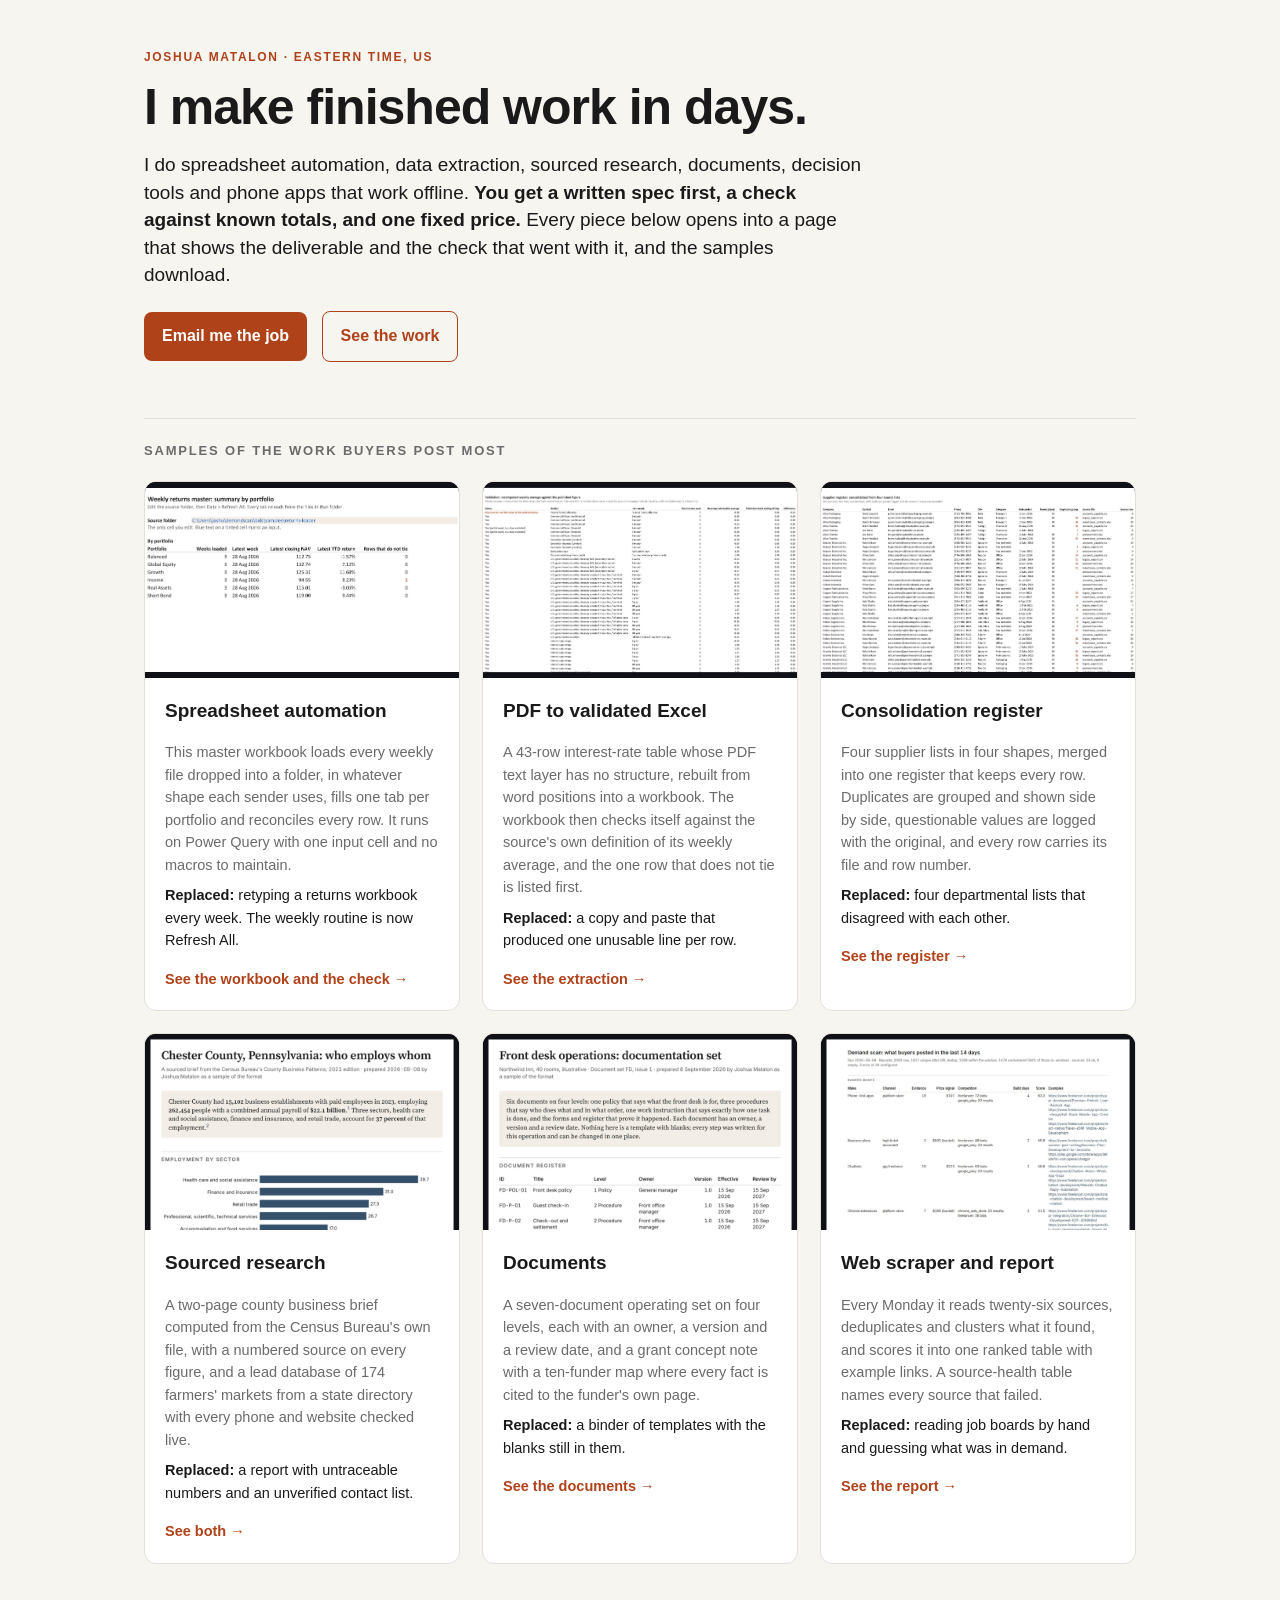
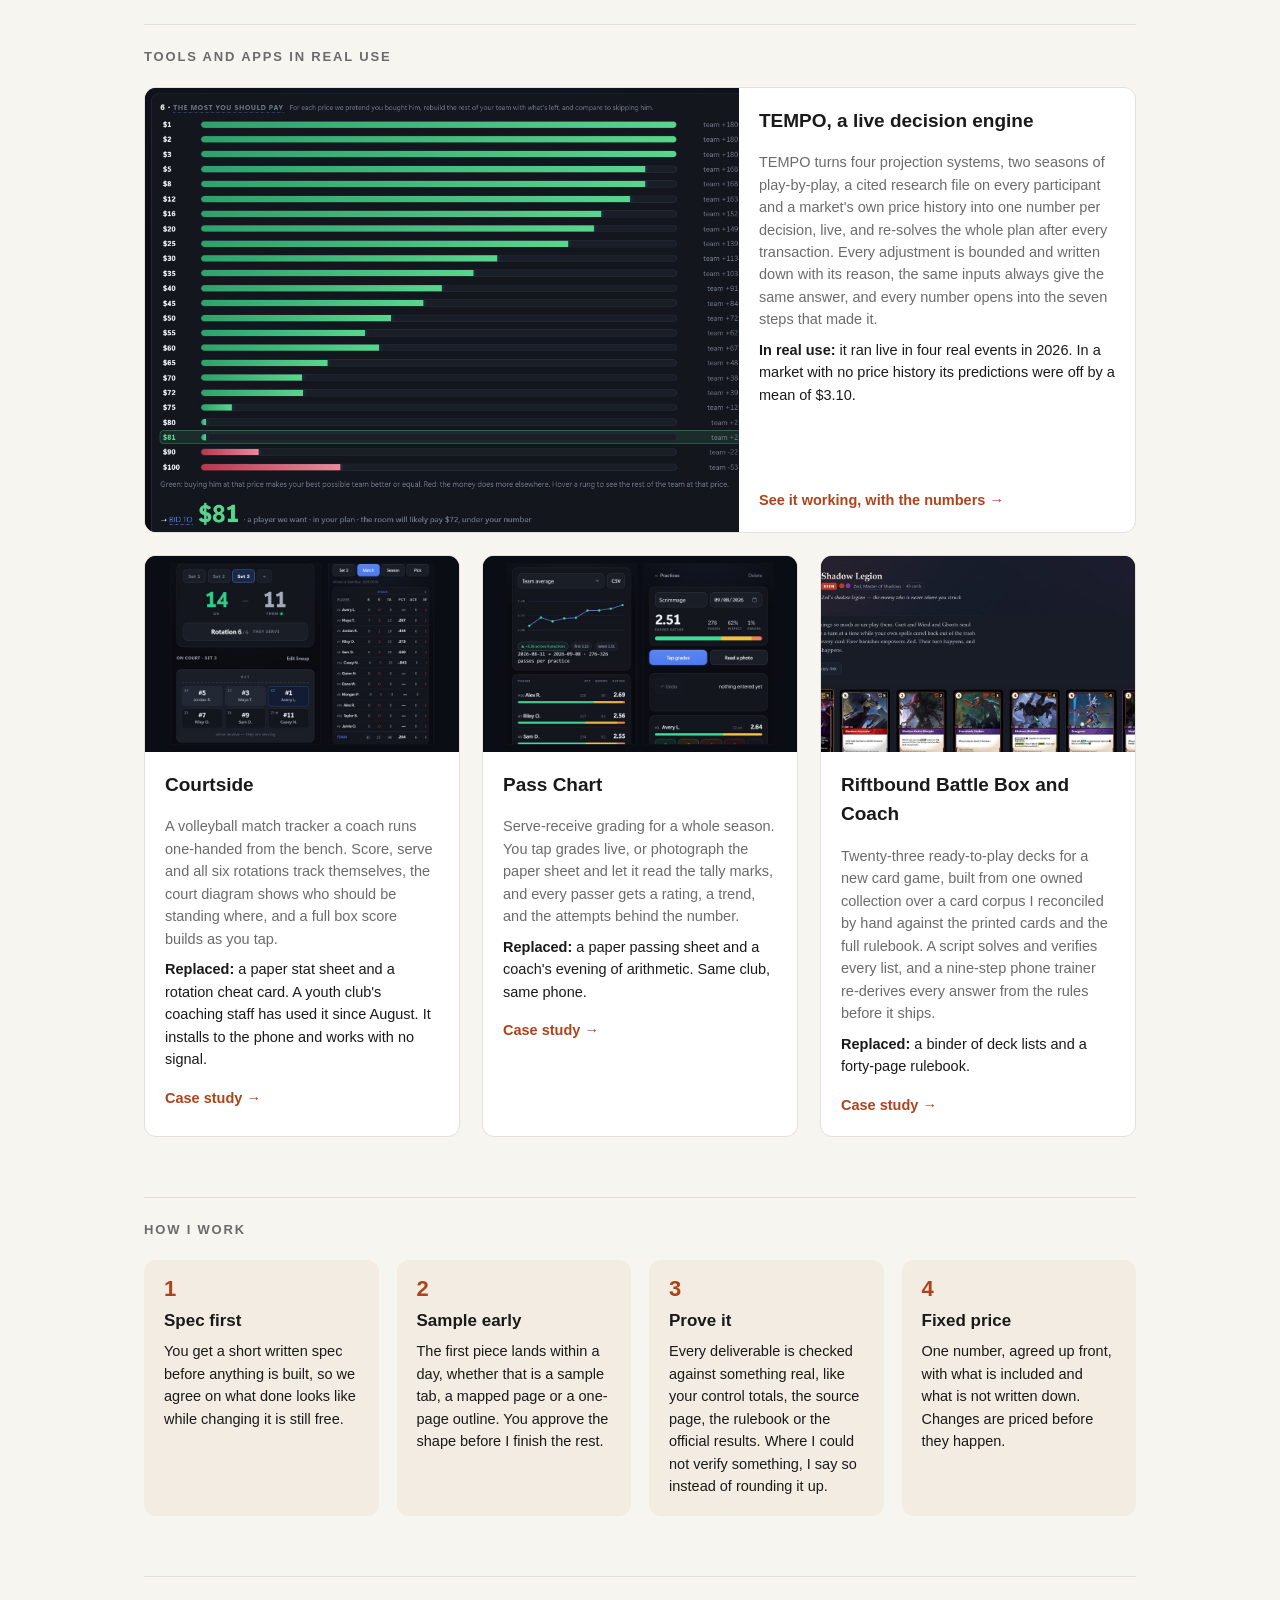
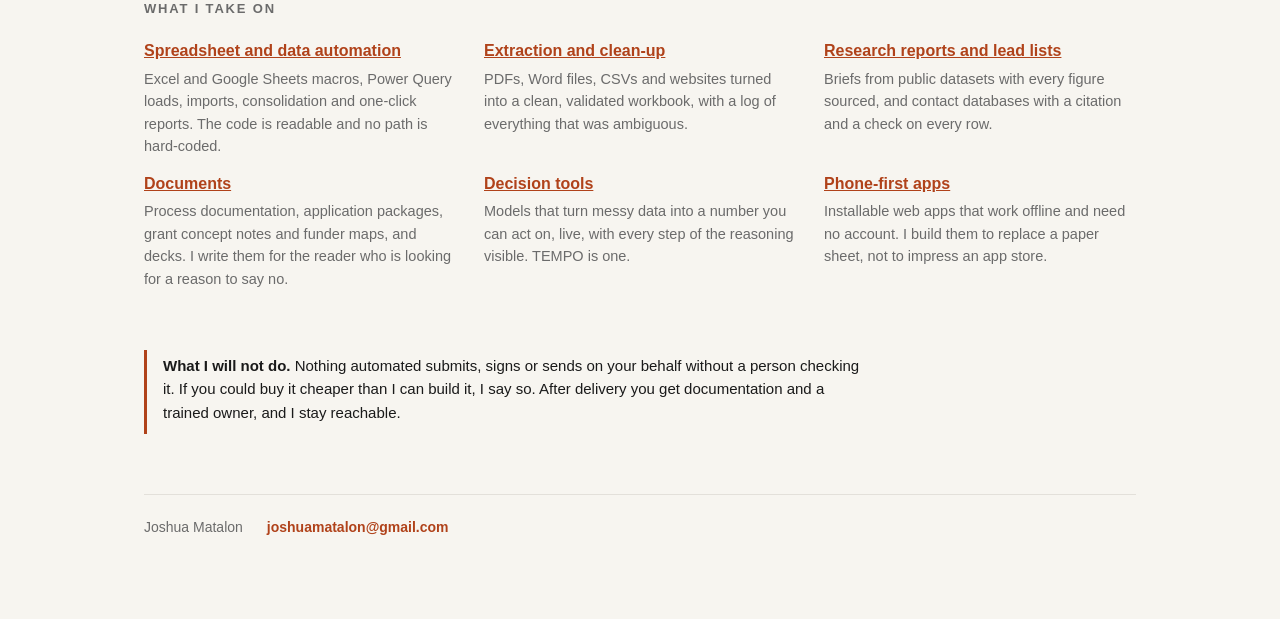
==== commit 8b89e546: "TEMPO card: the engine, not the game Co-Authored-By: Claude Fable 5.1 <noreply@anthropic.com> Claude" ====
--- a/index.html
+++ b/index.html
@@ -91,9 +91,9 @@
     <a class="work wide" href="tempo.html">
       <div class="shot"><img src="assets/tempo-engine-ladder.jpg" alt="TEMPO price ladder: at each price from $1 to $100 the best roster with the player is compared with the best roster without him; green through $81, red from $90; BID TO $81"></div>
       <div class="meta">
-        <h3>TEMPO, a live draft aid for auction and snake drafts</h3>
-        <p class="what">A fantasy-football draft gives you ten seconds to decide whether $77 for a running back is a good deal, with eleven people bidding against you. TEMPO puts one number on every player, built from four projection systems, two seasons of play-by-play, cited research on each player and the room's own bidding history, and it re-solves your whole roster plan after every sale or pick. Every number opens into the seven steps that made it.</p>
-        <p class="replaced"><b>In real use:</b> it ran four real drafts in 2026, two auctions and two snake drafts. It is deterministic, so the same inputs always give the same card, and every adjustment is bounded and written down with its reason. In the biggest auction its roster graded first at the prices the room actually paid.</p>
+        <h3>TEMPO, a live decision engine</h3>
+        <p class="what">TEMPO turns four projection systems, two seasons of play-by-play, a cited research file on every participant and a market's own price history into one number per decision, live, and re-solves the whole plan after every transaction. Every adjustment is bounded and written down with its reason, the same inputs always give the same answer, and every number opens into the seven steps that made it.</p>
+        <p class="replaced"><b>In real use:</b> it ran live in four real events in 2026. In a market with no price history its predictions were off by a mean of $3.10.</p>
         <span class="more">See it working, with the numbers →</span>
       </div>
     </a>
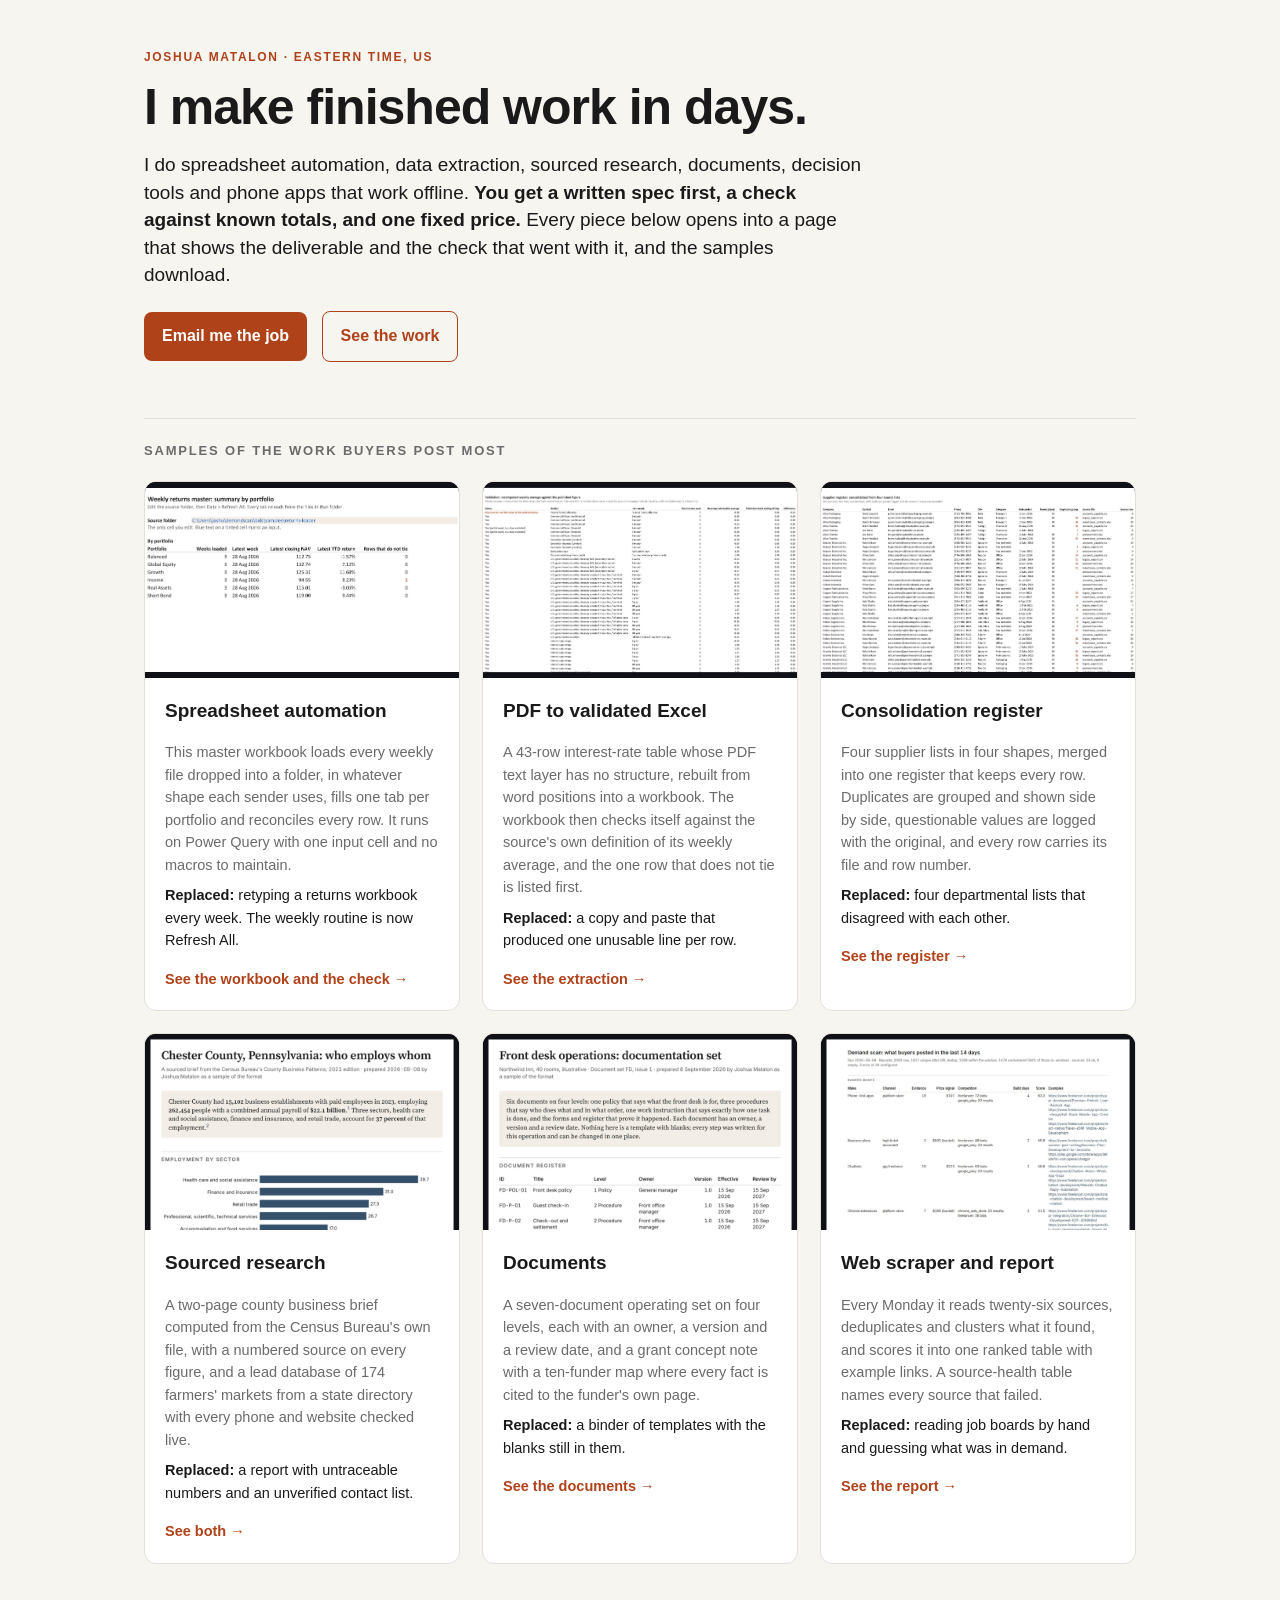
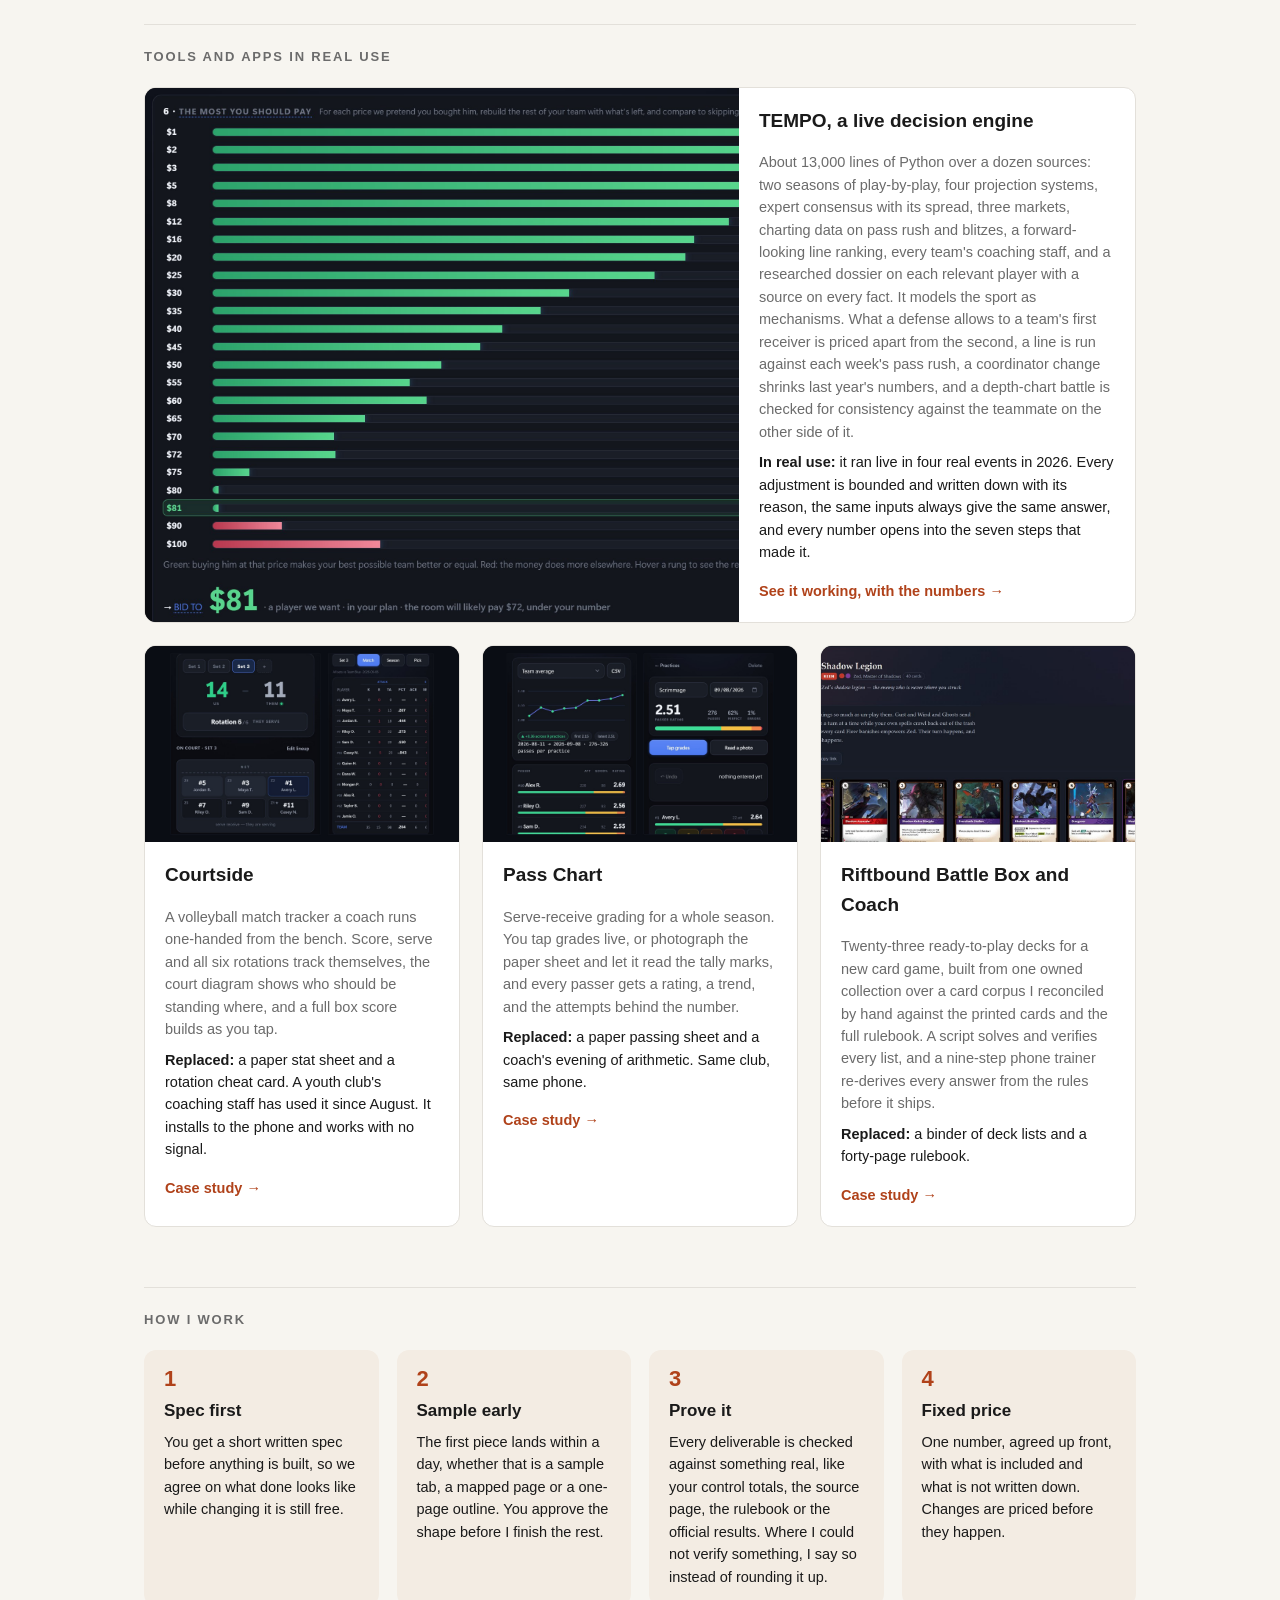
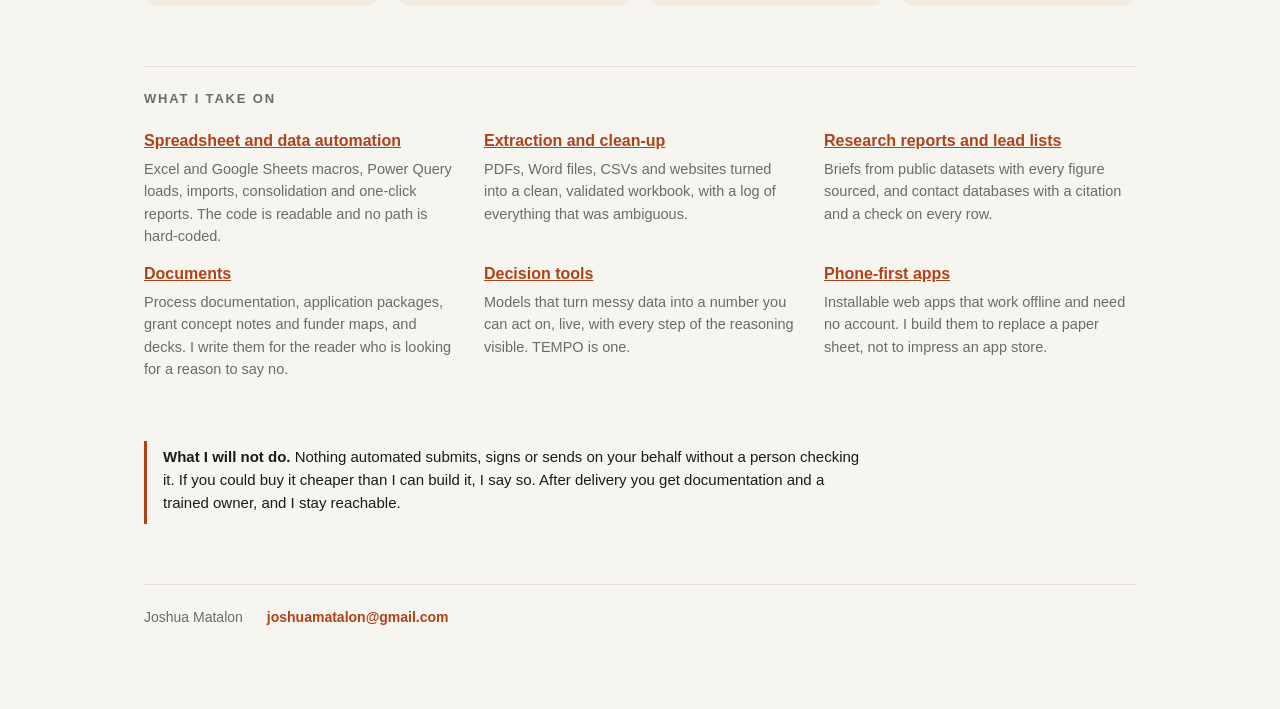
==== commit 9e205212: "TEMPO card: what the engine actually synthesises Co-Authored-By: Claude Fable 5.1 <noreply@anthropic" ====
--- a/index.html
+++ b/index.html
@@ -92,8 +92,8 @@
       <div class="shot"><img src="assets/tempo-engine-ladder.jpg" alt="TEMPO price ladder: at each price from $1 to $100 the best roster with the player is compared with the best roster without him; green through $81, red from $90; BID TO $81"></div>
       <div class="meta">
         <h3>TEMPO, a live decision engine</h3>
-        <p class="what">TEMPO turns four projection systems, two seasons of play-by-play, a cited research file on every participant and a market's own price history into one number per decision, live, and re-solves the whole plan after every transaction. Every adjustment is bounded and written down with its reason, the same inputs always give the same answer, and every number opens into the seven steps that made it.</p>
-        <p class="replaced"><b>In real use:</b> it ran live in four real events in 2026. In a market with no price history its predictions were off by a mean of $3.10.</p>
+        <p class="what">About 13,000 lines of Python over a dozen sources: two seasons of play-by-play, four projection systems, expert consensus with its spread, three markets, charting data on pass rush and blitzes, a forward-looking line ranking, every team's coaching staff, and a researched dossier on each relevant player with a source on every fact. It models the sport as mechanisms. What a defense allows to a team's first receiver is priced apart from the second, a line is run against each week's pass rush, a coordinator change shrinks last year's numbers, and a depth-chart battle is checked for consistency against the teammate on the other side of it.</p>
+        <p class="replaced"><b>In real use:</b> it ran live in four real events in 2026. Every adjustment is bounded and written down with its reason, the same inputs always give the same answer, and every number opens into the seven steps that made it.</p>
         <span class="more">See it working, with the numbers →</span>
       </div>
     </a>
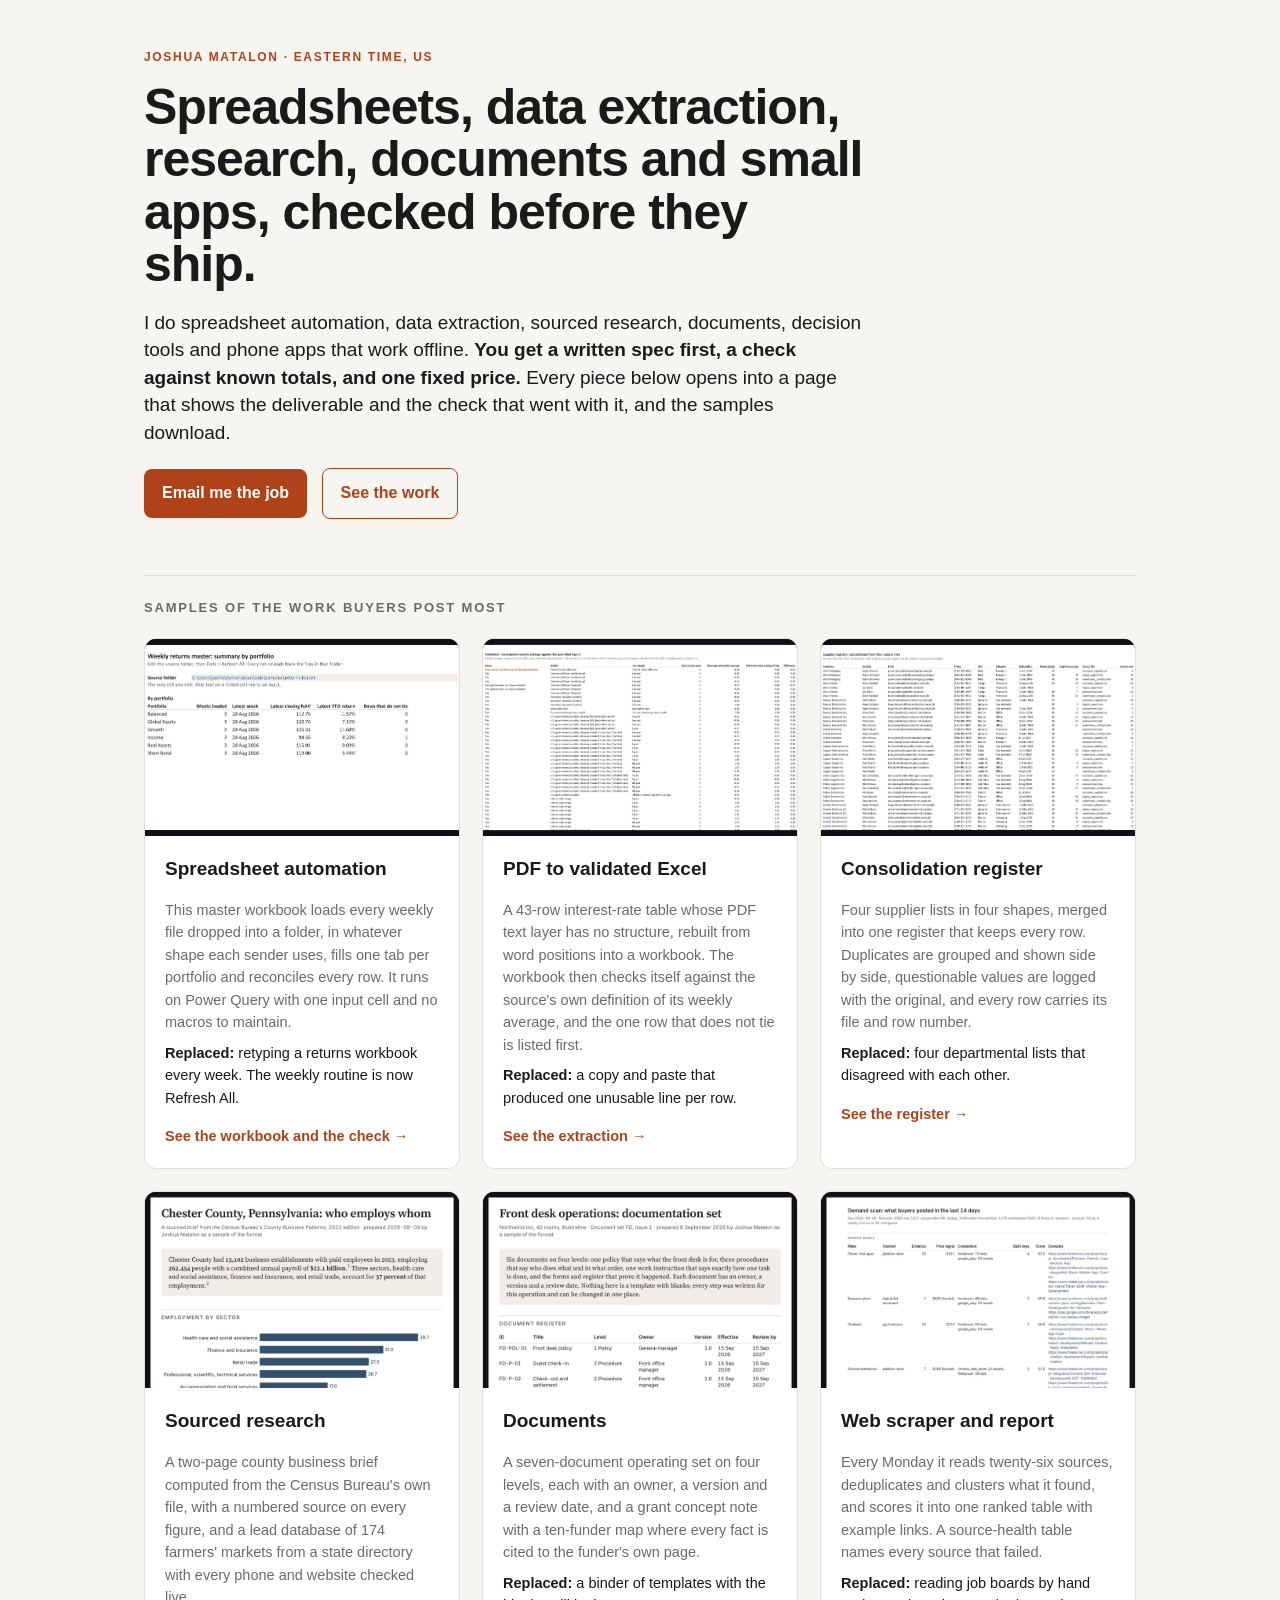
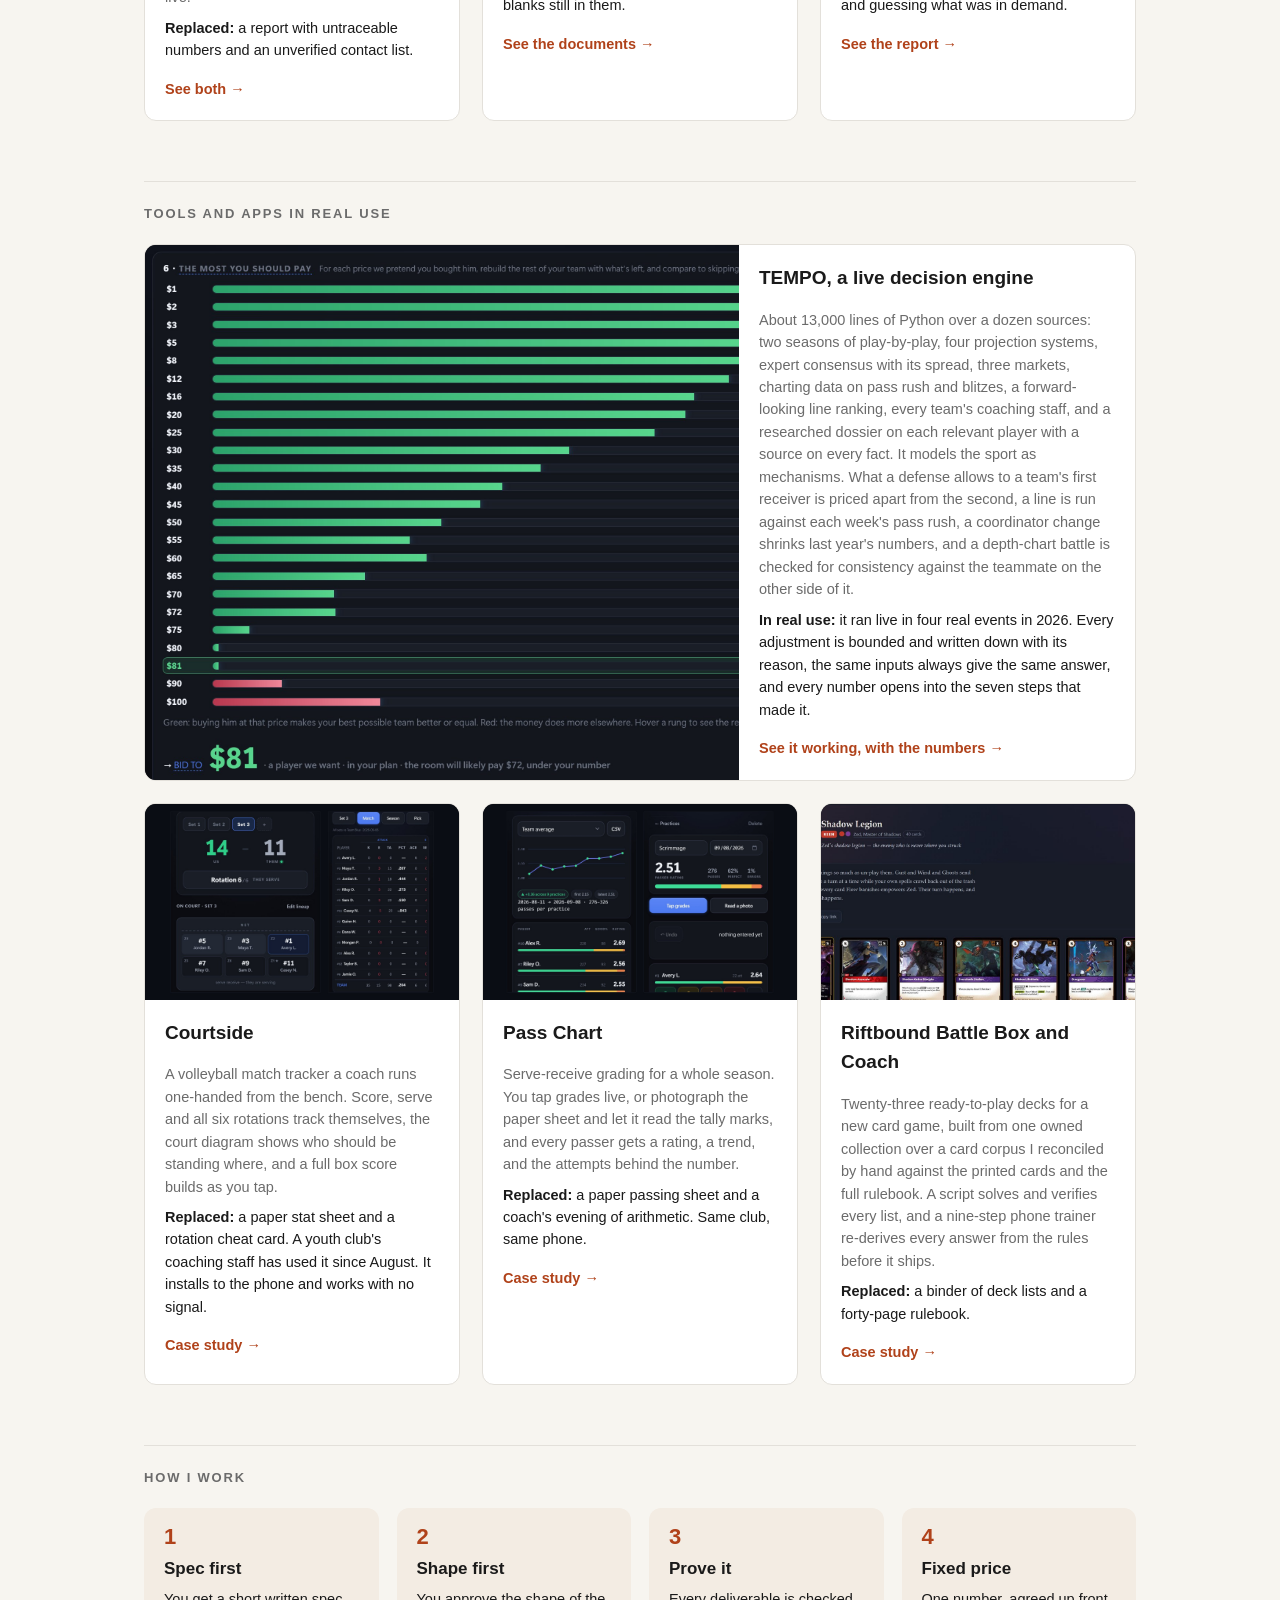
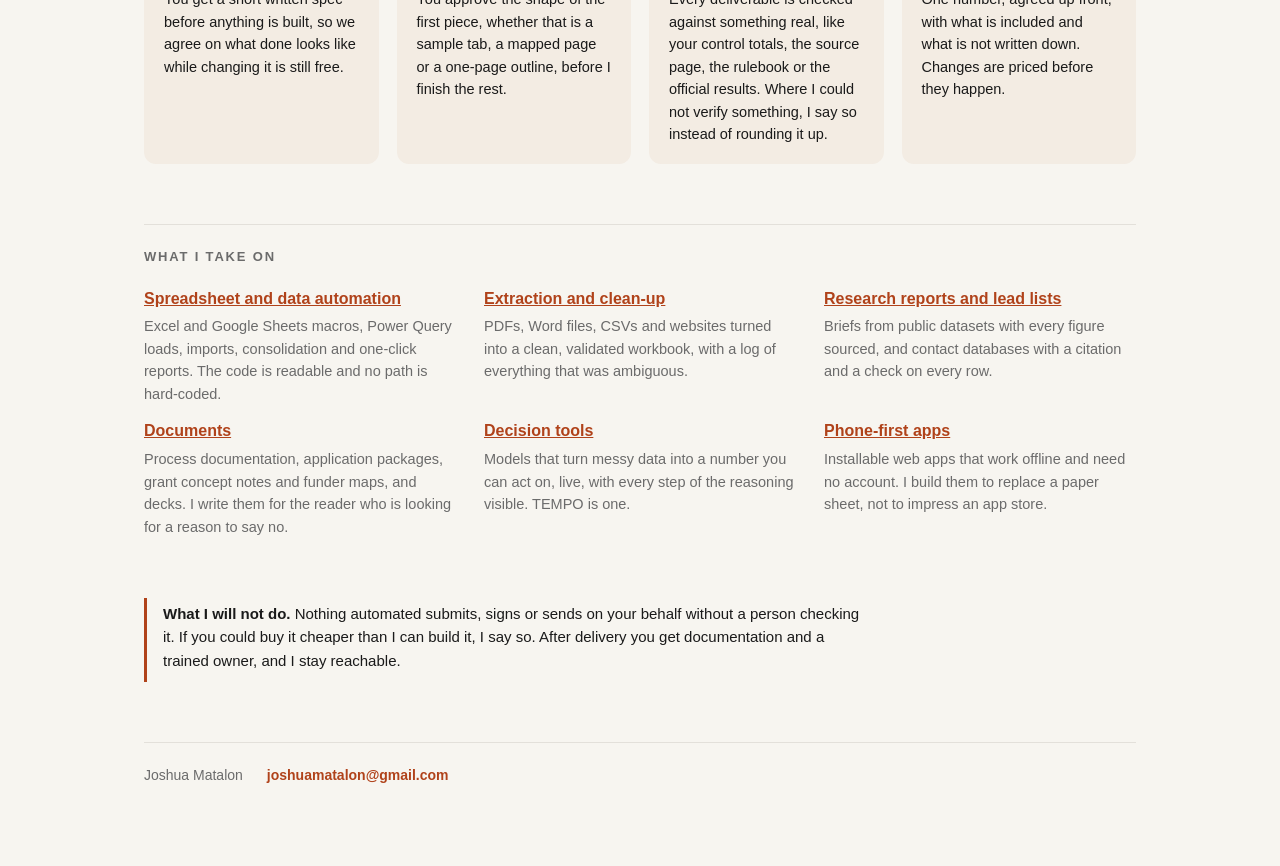
==== commit bc76bf05: "Drop the clock promises; plain headline No turnaround or response-time claims anywhere. Headline sta" ====
--- a/index.html
+++ b/index.html
@@ -3,9 +3,9 @@
 <head>
 <meta charset="utf-8">
 <meta name="viewport" content="width=device-width, initial-scale=1">
-<title>Finished work in days · Joshua Matalon</title>
+<title>Joshua Matalon · spreadsheets, data extraction, research, documents and apps</title>
 <meta name="description" content="Spreadsheet automation, data extraction, sourced research, documents, decision tools and offline phone apps. Written spec first, checked against known totals, one fixed price. Every sample opens.">
-<meta property="og:title" content="Finished work in days · Joshua Matalon">
+<meta property="og:title" content="Joshua Matalon · spreadsheets, data extraction, research, documents and apps">
 <meta property="og:description" content="Spreadsheet automation, data extraction, sourced research, documents, decision tools and offline phone apps. Written spec first, checked against known totals, one fixed price.">
 <meta property="og:image" content="https://joshuamatalon.github.io/assets/returns-summary.jpg">
 <link rel="icon" href="data:image/svg+xml,%3Csvg xmlns='http://www.w3.org/2000/svg' viewBox='0 0 32 32'%3E%3Crect width='32' height='32' rx='6' fill='%23b0421a'/%3E%3Ctext x='16' y='22' font-family='Segoe UI,Arial' font-size='18' font-weight='700' text-anchor='middle' fill='white'%3EJM%3C/text%3E%3C/svg%3E">
@@ -15,7 +15,7 @@
 <main>
   <header style="max-width:720px;margin-bottom:56px">
     <p class="kicker">Joshua Matalon · Eastern time, US</p>
-    <h1>I make finished work in days.</h1>
+    <h1>Spreadsheets, data extraction, research, documents and small apps, checked before they ship.</h1>
     <p class="lede">I do spreadsheet automation, data extraction, sourced research, documents, decision tools and phone apps that work offline. <b>You get a written spec first, a check against known totals, and one fixed price.</b> Every piece below opens into a page that shows the deliverable and the check that went with it, and the samples download.</p>
     <a class="cta" href="mailto:joshuamatalon@gmail.com?subject=Project">Email me the job</a>
     <a class="cta alt" href="#work">See the work</a>
@@ -132,7 +132,7 @@
   <h2>How I work</h2>
   <div class="steps">
     <div class="step"><div class="n">1</div><h3>Spec first</h3><p>You get a short written spec before anything is built, so we agree on what done looks like while changing it is still free.</p></div>
-    <div class="step"><div class="n">2</div><h3>Sample early</h3><p>The first piece lands within a day, whether that is a sample tab, a mapped page or a one-page outline. You approve the shape before I finish the rest.</p></div>
+    <div class="step"><div class="n">2</div><h3>Shape first</h3><p>You approve the shape of the first piece, whether that is a sample tab, a mapped page or a one-page outline, before I finish the rest.</p></div>
     <div class="step"><div class="n">3</div><h3>Prove it</h3><p>Every deliverable is checked against something real, like your control totals, the source page, the rulebook or the official results. Where I could not verify something, I say so instead of rounding it up.</p></div>
     <div class="step"><div class="n">4</div><h3>Fixed price</h3><p>One number, agreed up front, with what is included and what is not written down. Changes are priced before they happen.</p></div>
   </div>
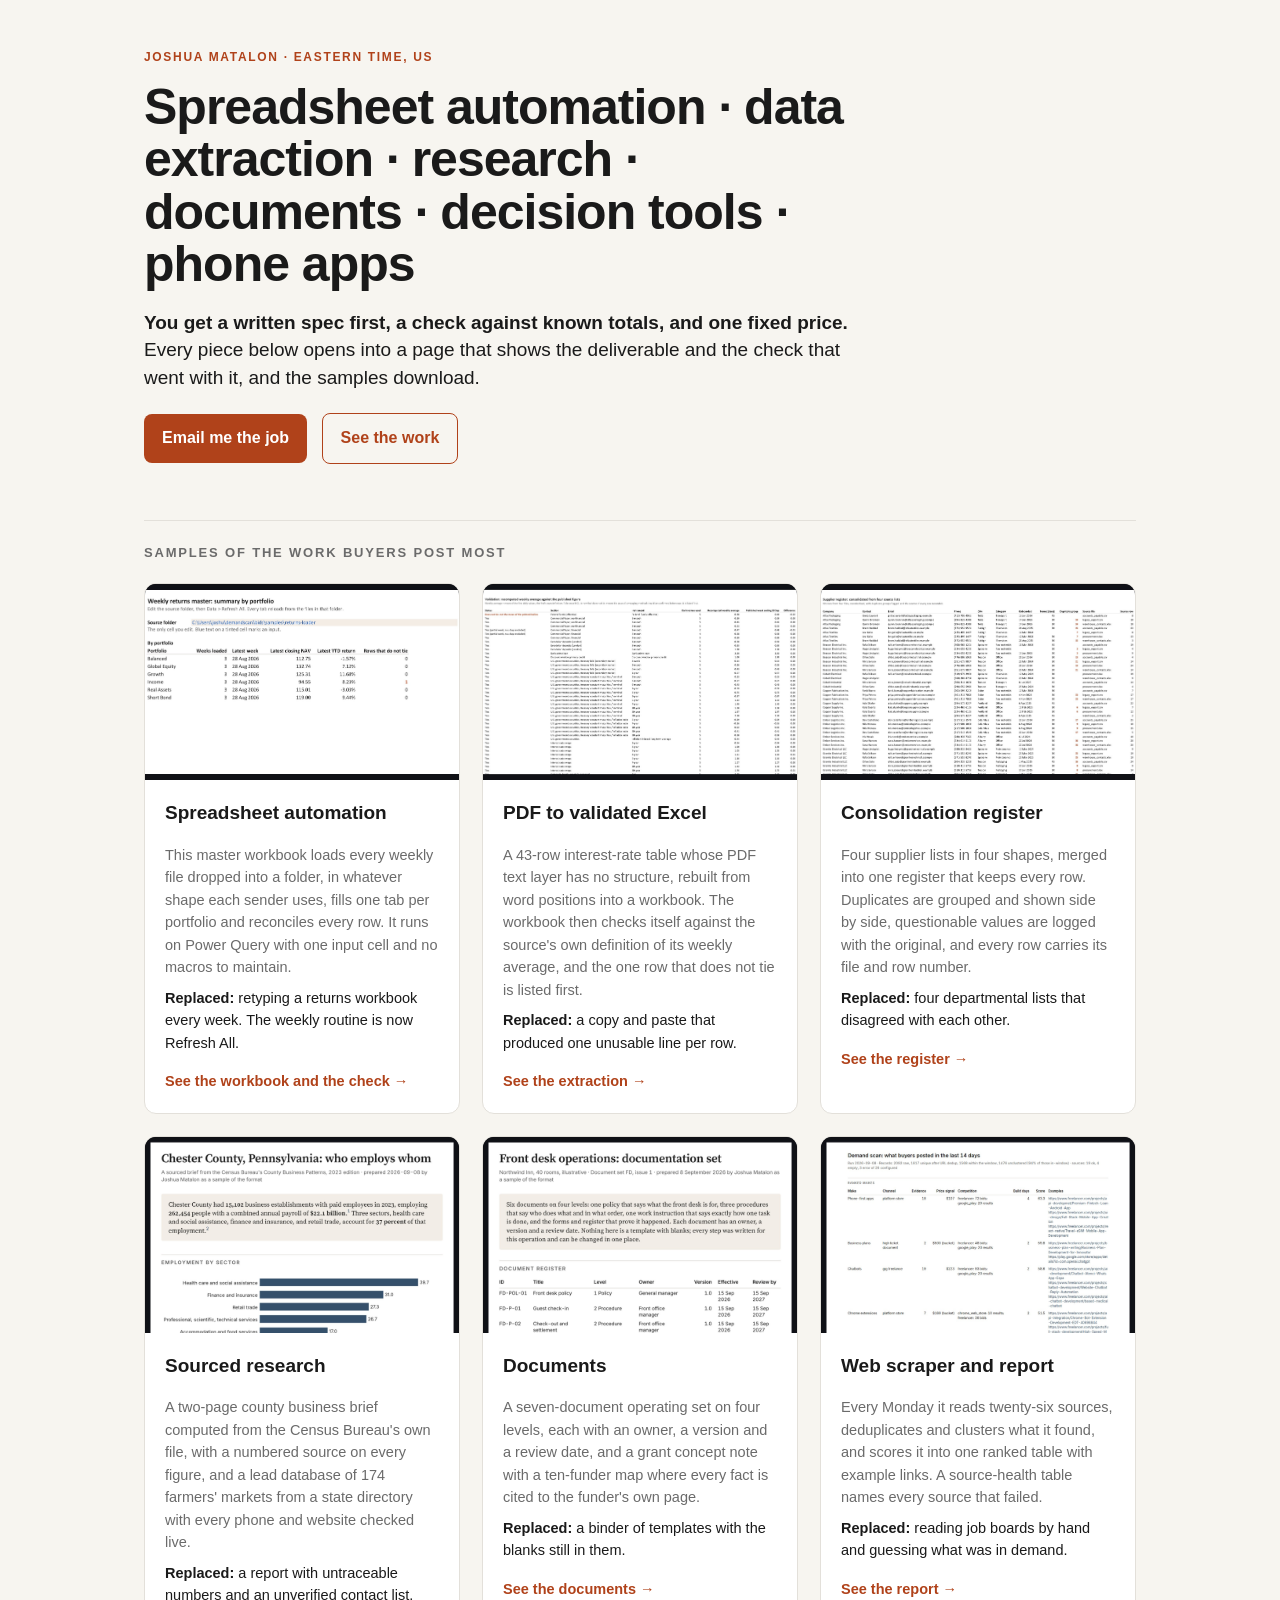
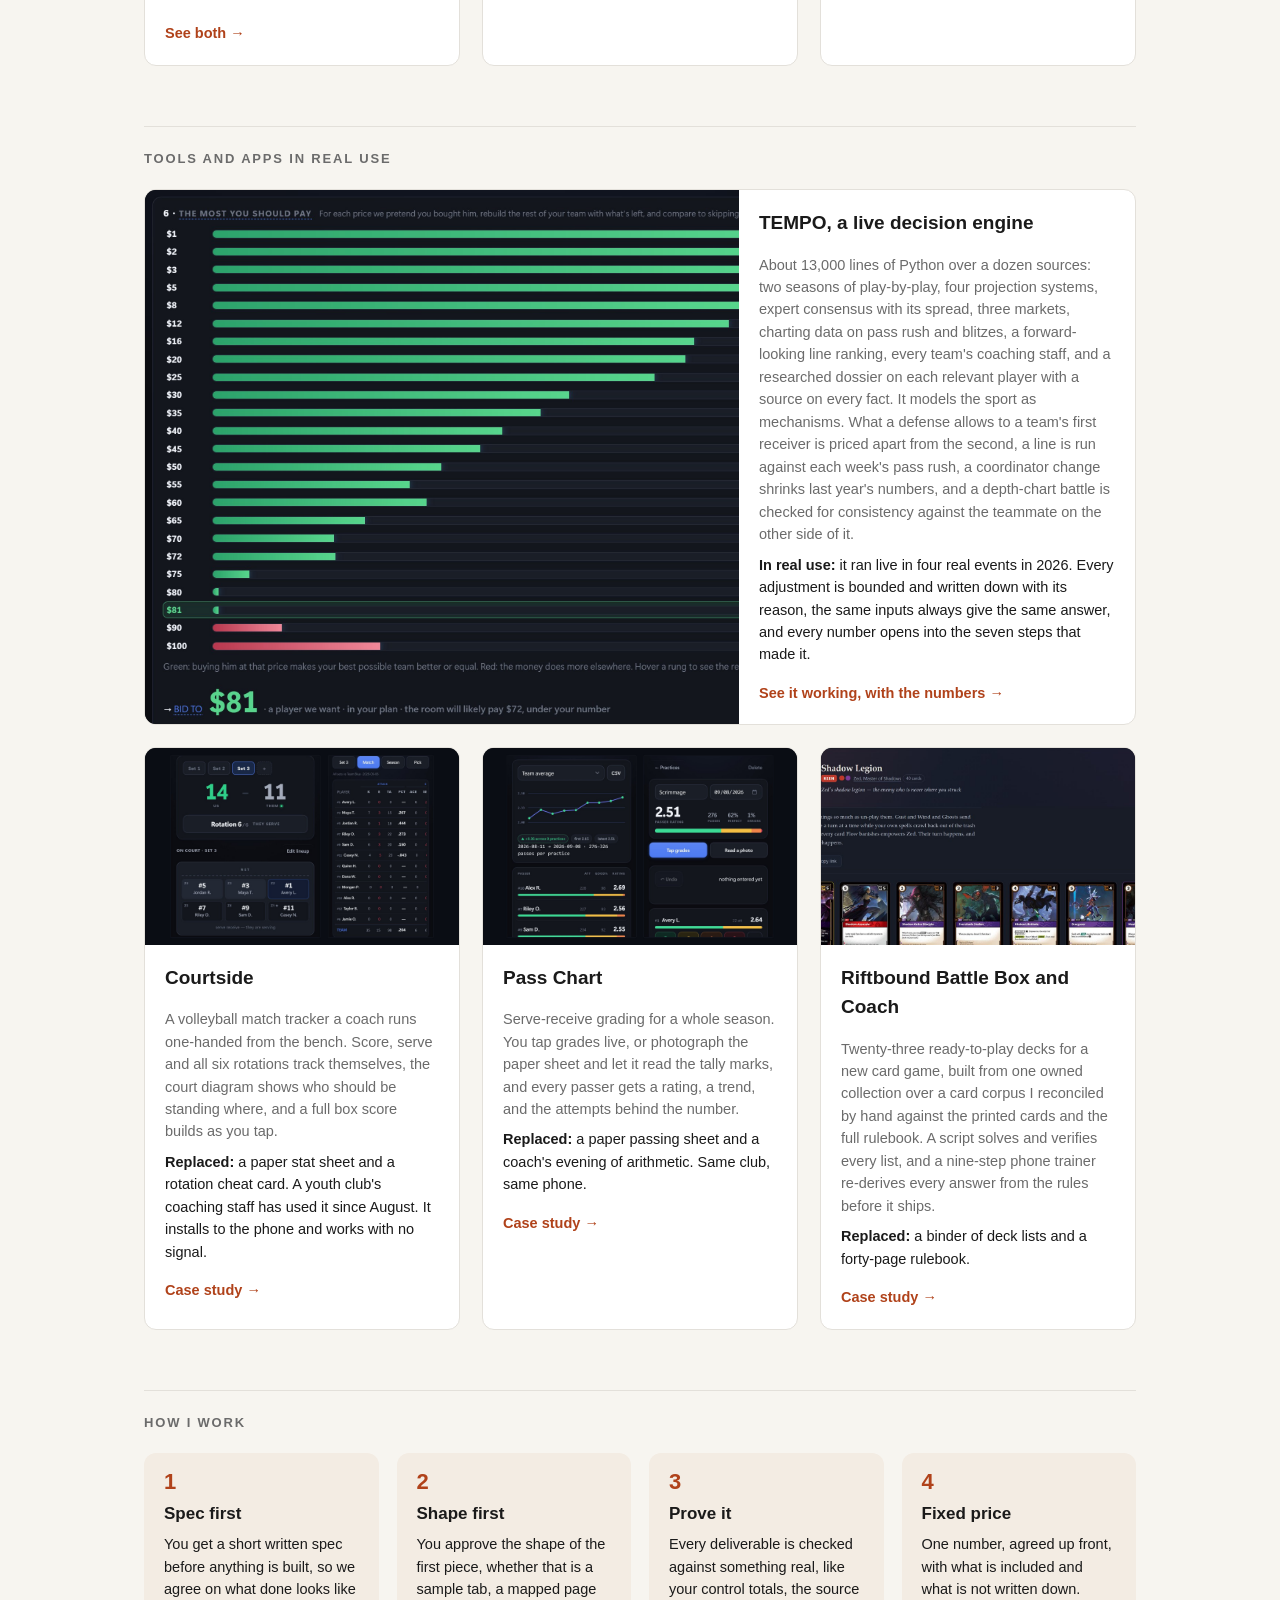
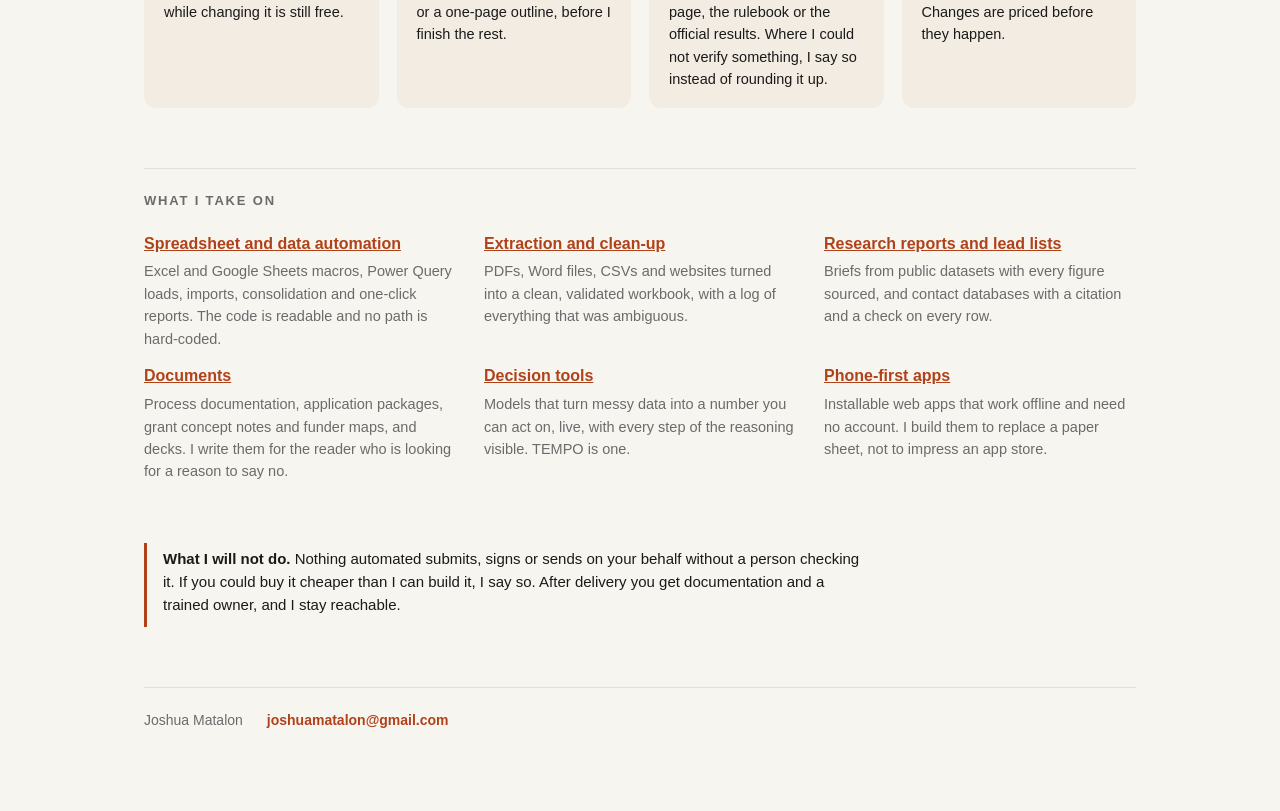
==== commit 6df76447: "No slogan: the headline is the service line Co-Authored-By: Claude Fable 5.1 <noreply@anthropic.com>" ====
--- a/index.html
+++ b/index.html
@@ -15,8 +15,8 @@
 <main>
   <header style="max-width:720px;margin-bottom:56px">
     <p class="kicker">Joshua Matalon · Eastern time, US</p>
-    <h1>Spreadsheets, data extraction, research, documents and small apps, checked before they ship.</h1>
-    <p class="lede">I do spreadsheet automation, data extraction, sourced research, documents, decision tools and phone apps that work offline. <b>You get a written spec first, a check against known totals, and one fixed price.</b> Every piece below opens into a page that shows the deliverable and the check that went with it, and the samples download.</p>
+    <h1>Spreadsheet automation · data extraction · research · documents · decision tools · phone apps</h1>
+    <p class="lede"><b>You get a written spec first, a check against known totals, and one fixed price.</b> Every piece below opens into a page that shows the deliverable and the check that went with it, and the samples download.</p>
     <a class="cta" href="mailto:joshuamatalon@gmail.com?subject=Project">Email me the job</a>
     <a class="cta alt" href="#work">See the work</a>
   </header>
